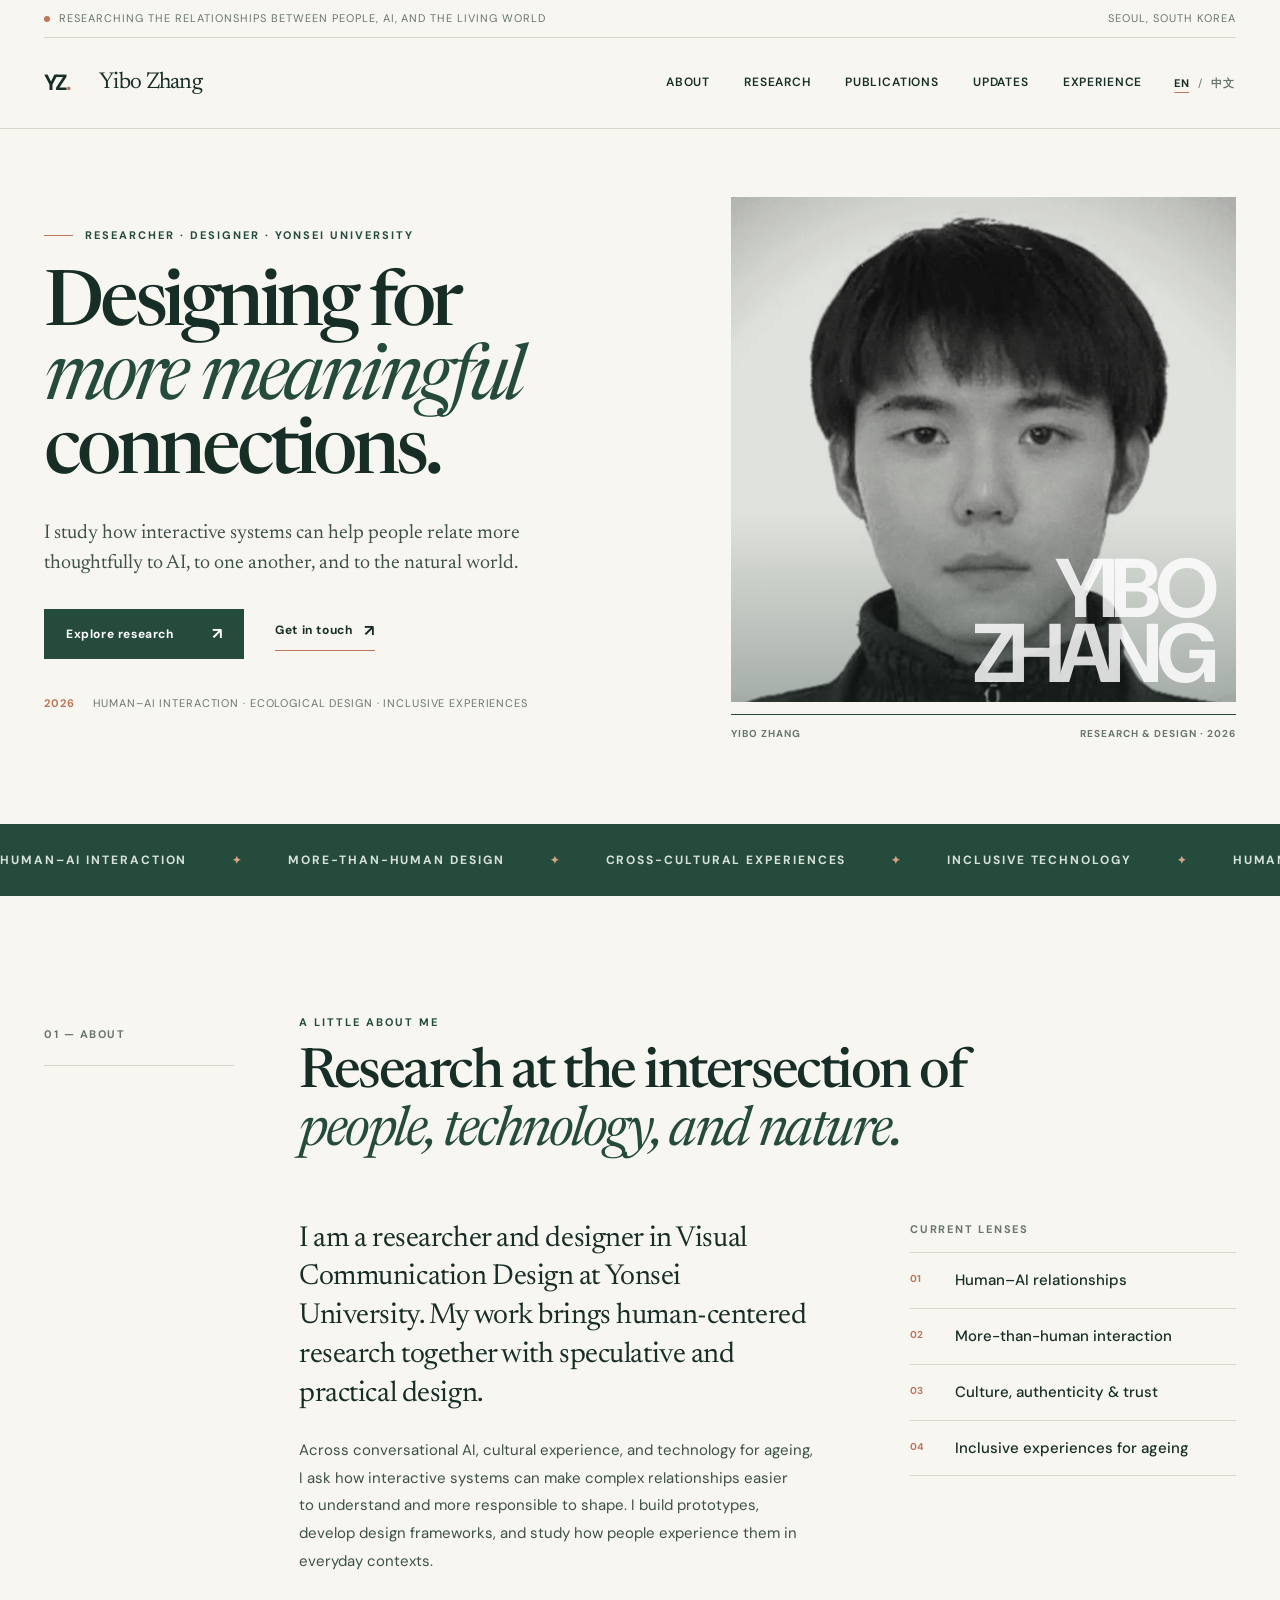
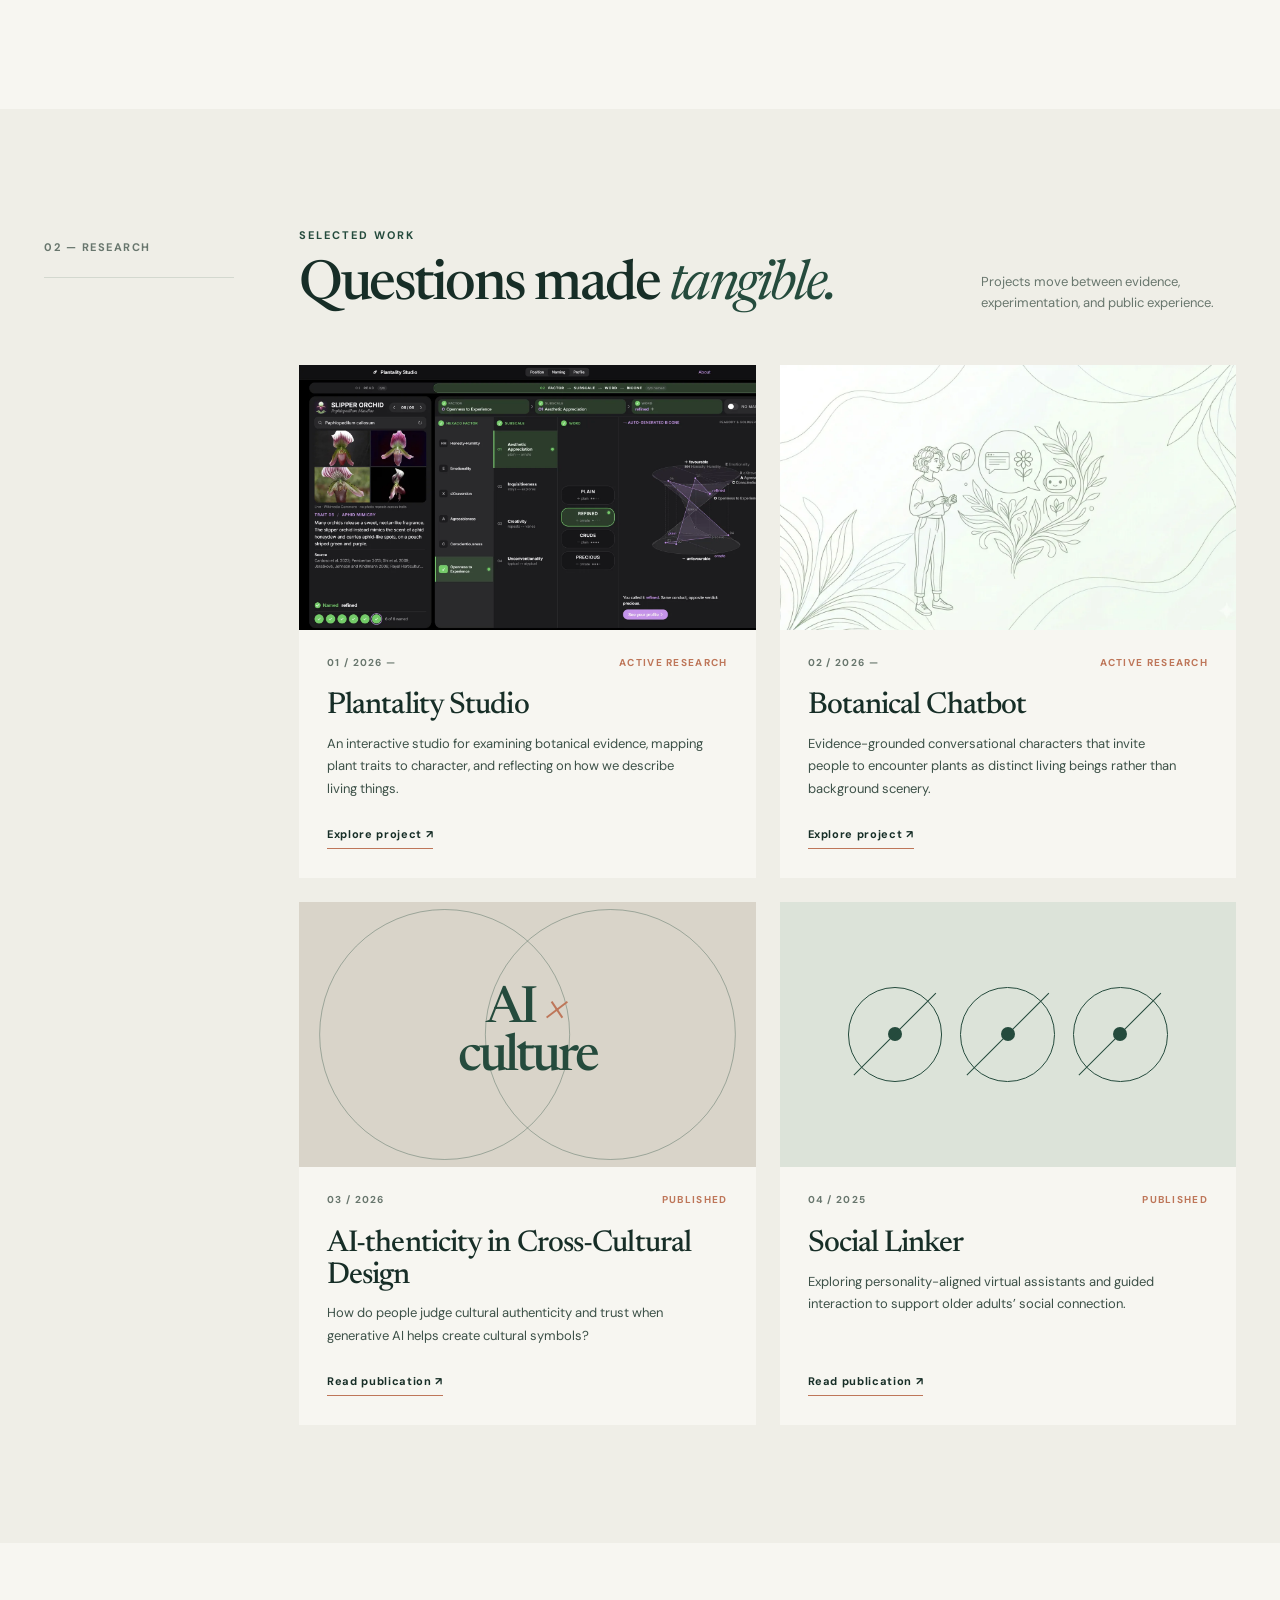
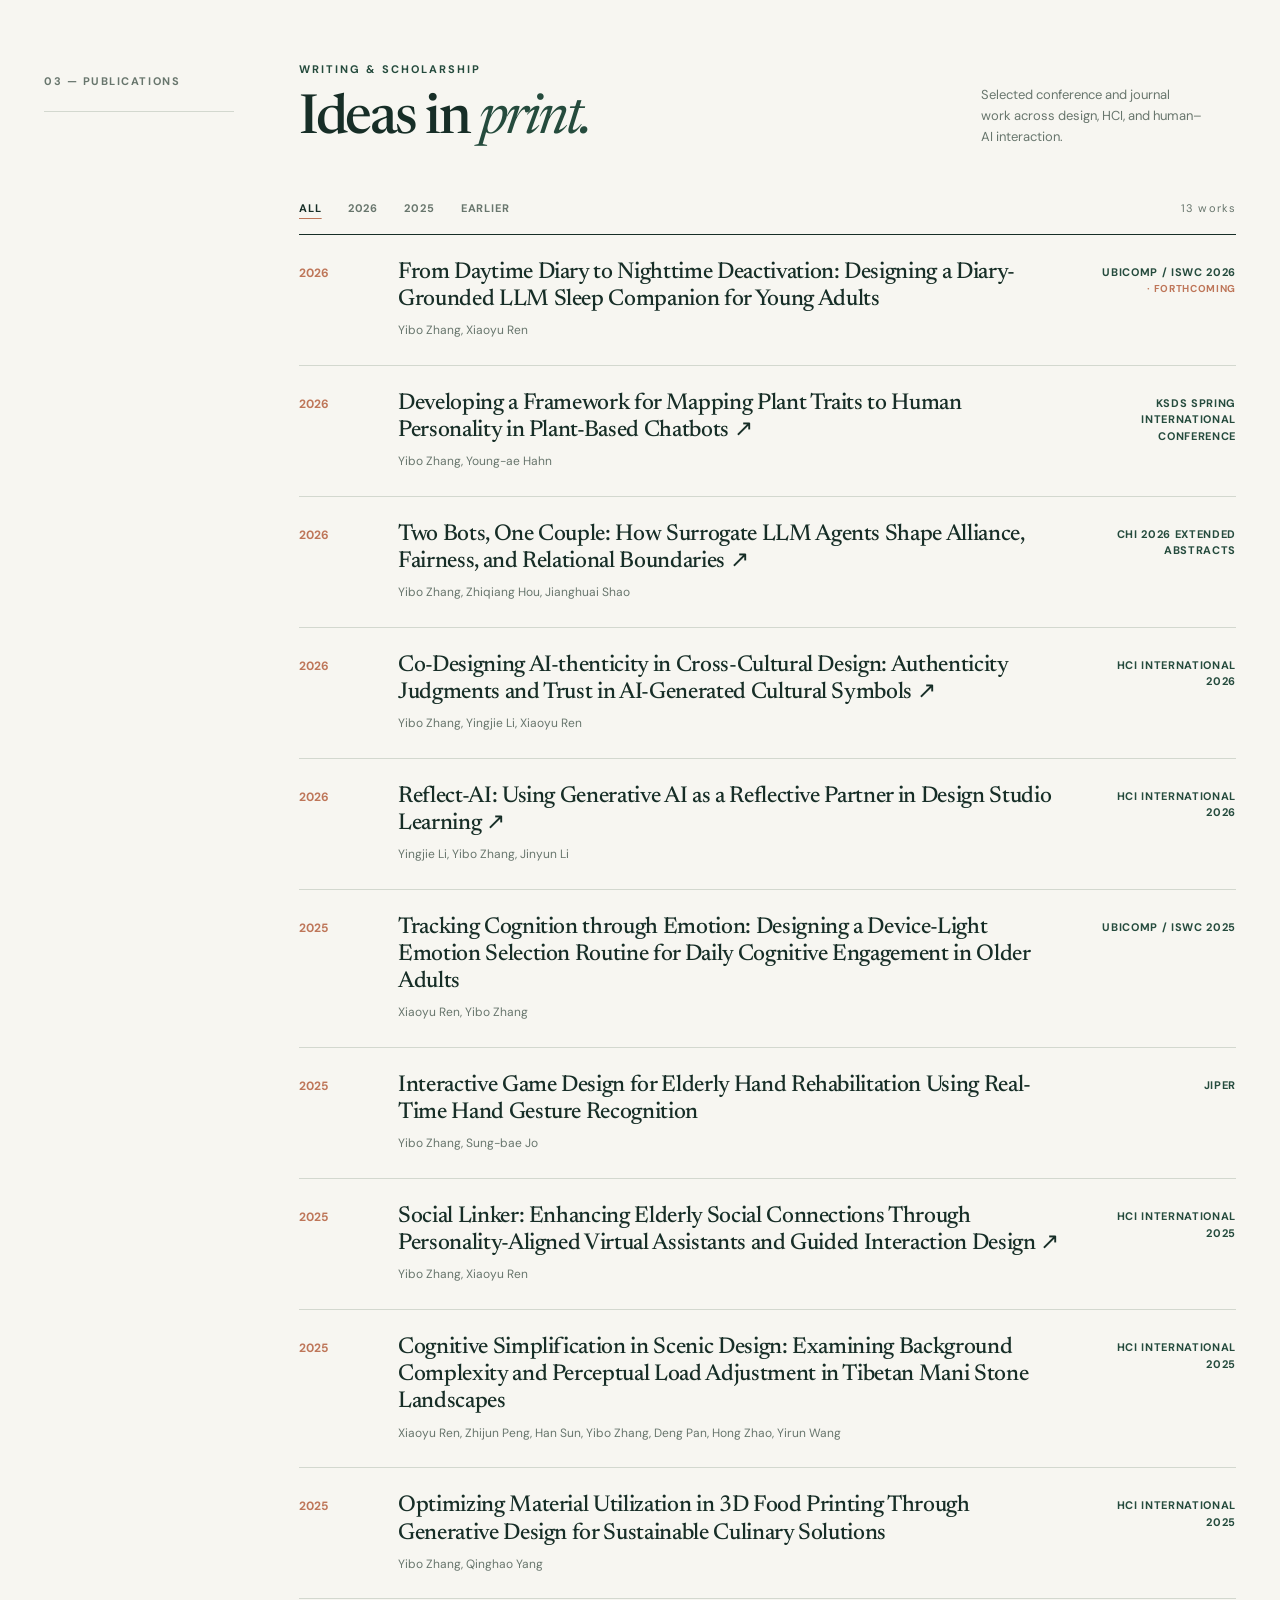
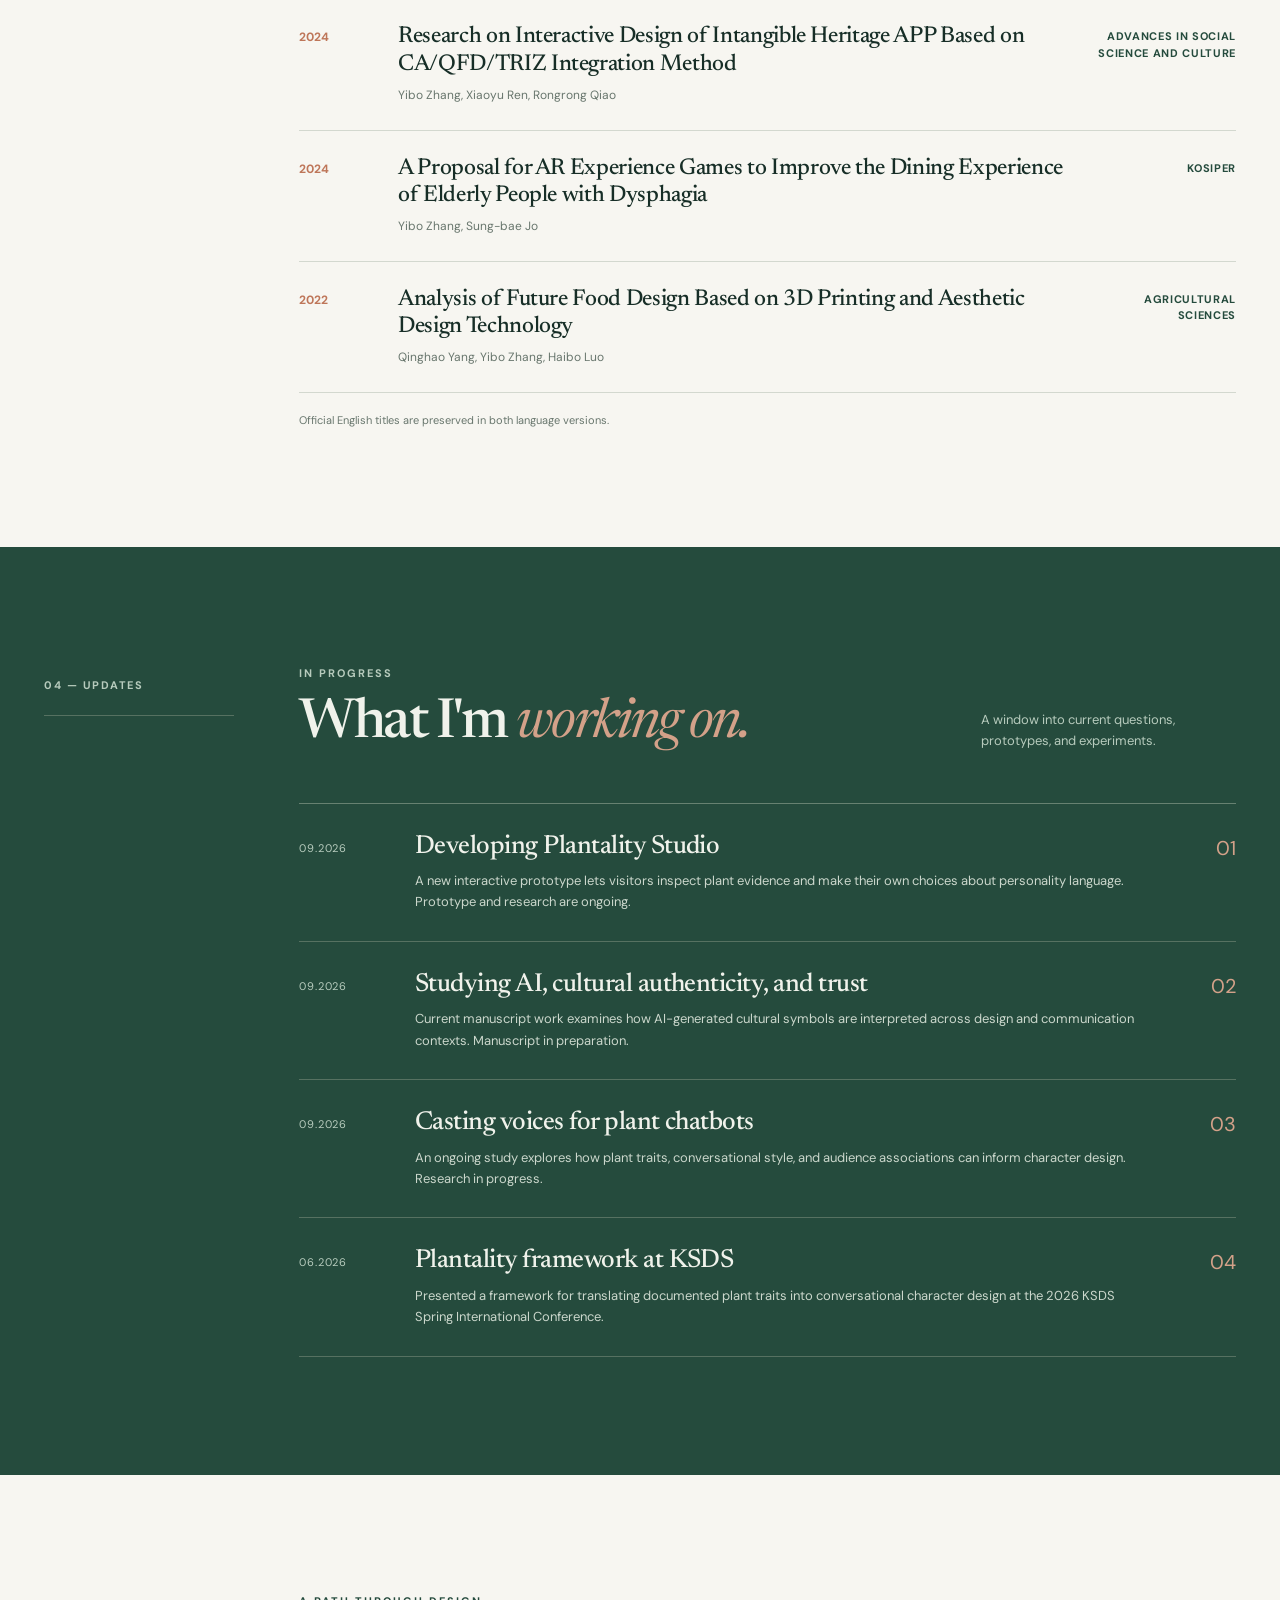
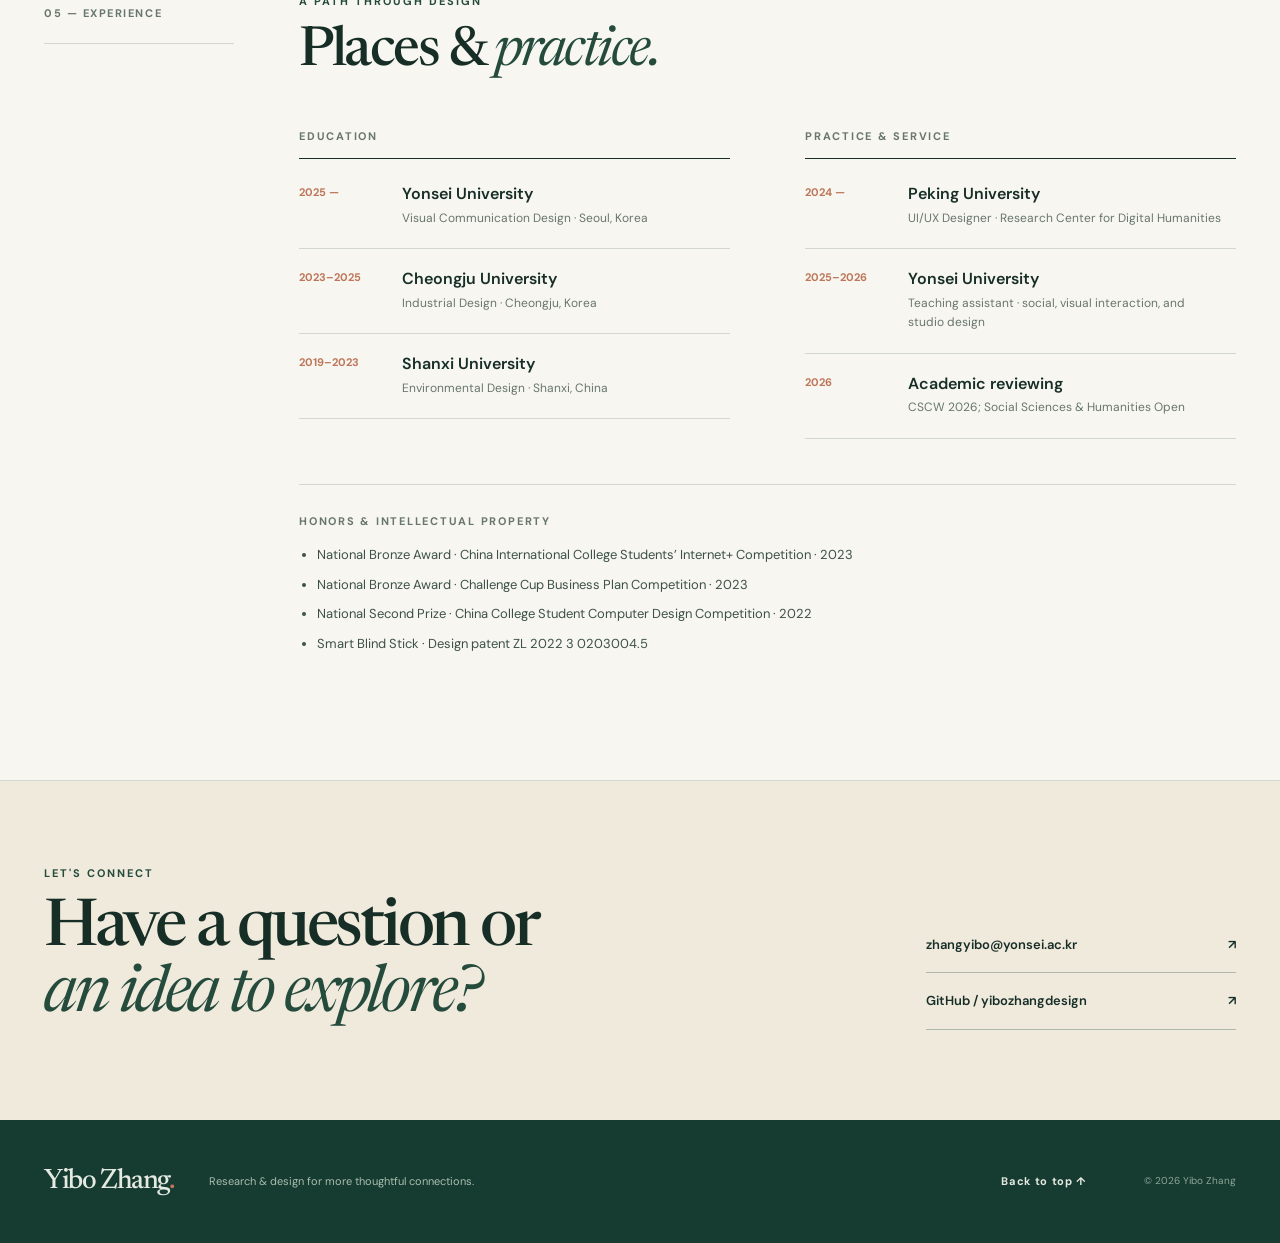
==== index.html @ 818853ea "Update website domain and profile links for yibozhangdesign" ====
<!doctype html>
<html lang="en">
<head>
  <meta charset="utf-8">
  <meta name="viewport" content="width=device-width, initial-scale=1">
  <meta name="theme-color" content="#f7f6f1">
  <meta name="description" content="Yibo Zhang is a researcher and designer at Yonsei University working across human–AI interaction, more-than-human design, cultural experience, and inclusive technology.">
  <meta property="og:type" content="website">
  <meta property="og:title" content="Yibo Zhang · Research & Design">
  <meta property="og:description" content="Human–AI interaction, ecological imagination, and design for everyday life.">
  <meta property="og:image" content="https://yibozhangdesign.github.io/assets/portrait.webp">
  <meta property="og:url" content="https://yibozhangdesign.github.io/">
  <link rel="canonical" href="https://yibozhangdesign.github.io/">
  <title>Yibo Zhang · Research & Design</title>
  <link rel="preconnect" href="https://fonts.googleapis.com">
  <link rel="preconnect" href="https://fonts.gstatic.com" crossorigin>
  <link href="https://fonts.googleapis.com/css2?family=DM+Sans:wght@400;500;600;700&family=Newsreader:opsz,wght@6..72,400;6..72,500;6..72,600&display=swap" rel="stylesheet">
  <link rel="stylesheet" href="styles.css">
  <script type="application/ld+json">{"@context":"https://schema.org","@type":"Person","name":"Yibo Zhang","affiliation":{"@type":"Organization","name":"Yonsei University"},"url":"https://yibozhangdesign.github.io/","email":"mailto:zhangyibo@yonsei.ac.kr","knowsAbout":["Human-computer interaction","Human-AI interaction","More-than-human design","Inclusive design"]}</script>
</head>
<body>
  <a class="skip-link" href="#main" data-i18n="skip">Skip to content</a>
  <header class="site-header" id="top">
    <div class="topline shell"><span class="topline-dot" aria-hidden="true"></span><span data-i18n="topline">Researching the relationships between people, AI, and the living world</span><span class="topline-location" data-i18n="location">Seoul, South Korea</span></div>
    <div class="nav-wrap shell">
      <a class="brand" href="#top" aria-label="Yibo Zhang home"><span class="brand-symbol" aria-hidden="true">YZ<span class="symbol-point">.</span></span><span class="brand-name">Yibo Zhang</span></a>
      <nav class="nav" id="primary-nav" aria-label="Primary navigation">
        <a href="#about" data-i18n="navAbout">About</a>
        <a href="#research" data-i18n="navResearch">Research</a>
        <a href="#publications" data-i18n="navPublications">Publications</a>
        <a href="#updates" data-i18n="navUpdates">Updates</a>
        <a href="#experience" data-i18n="navExperience">Experience</a>
      </nav>
      <div class="nav-actions">
        <div class="lang-switch" role="group" aria-label="Language"><button type="button" data-lang="en" aria-pressed="true">EN</button><span aria-hidden="true">/</span><button type="button" data-lang="zh" aria-pressed="false">中文</button></div>
        <button class="menu-toggle" type="button" aria-label="Open menu" aria-expanded="false" aria-controls="primary-nav"><span></span><span></span></button>
      </div>
    </div>
  </header>

  <main id="main">
    <section class="hero shell" aria-labelledby="hero-title">
      <div class="hero-copy">
        <p class="eyebrow"><span class="eyebrow-line"></span><span data-i18n="heroEyebrow">Researcher · Designer · Yonsei University</span></p>
        <h1 id="hero-title"><span data-i18n="heroLine1">Designing for</span><br><em data-i18n="heroLine2">more meaningful</em><br><span data-i18n="heroLine3">connections.</span></h1>
        <p class="hero-summary" data-i18n="heroSummary">I study how interactive systems can help people relate more thoughtfully to AI, to one another, and to the natural world.</p>
        <div class="hero-cta"><a class="button button-dark" href="#research"><span data-i18n="exploreResearch">Explore research</span><span aria-hidden="true">↗</span></a><a class="text-link" href="mailto:zhangyibo@yonsei.ac.kr"><span data-i18n="contactMe">Get in touch</span><span aria-hidden="true">↗</span></a></div>
        <p class="hero-caption"><span class="caption-number">2026</span><span data-i18n="heroCaption">Human–AI interaction · ecological design · inclusive experiences</span></p>
      </div>
      <div class="hero-visual" aria-label="Portrait of Yibo Zhang">
        <div class="hero-visual-frame"><img src="assets/portrait.webp" alt="Yibo Zhang" width="720" height="720" fetchpriority="high"><div class="visual-wordmark" aria-hidden="true">YIBO<br>ZHANG</div></div>
        <div class="hero-visual-foot"><span>YIBO ZHANG</span><span data-i18n="visualFoot">RESEARCH & DESIGN · 2026</span></div>
      </div>
    </section>

    <div class="ticker" aria-hidden="true"><div class="ticker-inner">HUMAN–AI INTERACTION <span>✦</span> MORE-THAN-HUMAN DESIGN <span>✦</span> CROSS-CULTURAL EXPERIENCES <span>✦</span> INCLUSIVE TECHNOLOGY <span>✦</span> HUMAN–AI INTERACTION <span>✦</span> MORE-THAN-HUMAN DESIGN <span>✦</span></div></div>

    <section class="section intro shell" id="about" aria-labelledby="about-title">
      <div class="section-aside"><span class="section-index">01 — <span data-i18n="aboutIndex">ABOUT</span></span><span class="aside-rule"></span></div>
      <div class="section-main">
        <p class="overline" data-i18n="aboutOverline">A little about me</p>
        <h2 id="about-title" class="section-title" data-i18n="aboutTitle">Research at the intersection of <em>people, technology, and nature.</em></h2>
        <div class="intro-grid"><div><p class="lead" data-i18n="aboutLead">I am a researcher and designer in Visual Communication Design at Yonsei University. My work brings human-centered research together with speculative and practical design.</p><p data-i18n="aboutBody">Across conversational AI, cultural experience, and technology for ageing, I ask how interactive systems can make complex relationships easier to understand and more responsible to shape. I build prototypes, develop design frameworks, and study how people experience them in everyday contexts.</p></div><div class="research-lenses"><h3 data-i18n="lensesTitle">Current lenses</h3><div class="lens"><span>01</span><span data-i18n="lens1">Human–AI relationships</span></div><div class="lens"><span>02</span><span data-i18n="lens2">More-than-human interaction</span></div><div class="lens"><span>03</span><span data-i18n="lens3">Culture, authenticity & trust</span></div><div class="lens"><span>04</span><span data-i18n="lens4">Inclusive experiences for ageing</span></div></div></div>
      </div>
    </section>

    <section class="section research-section" id="research" aria-labelledby="research-title"><div class="shell section-grid"><div class="section-aside"><span class="section-index">02 — <span data-i18n="researchIndex">RESEARCH</span></span><span class="aside-rule"></span></div><div class="section-main"><div class="section-heading-row"><div><p class="overline" data-i18n="researchOverline">Selected work</p><h2 class="section-title" id="research-title" data-i18n="researchTitle">Questions made <em>tangible.</em></h2></div><p class="section-intro" data-i18n="researchIntro">Projects move between evidence, experimentation, and public experience.</p></div><div class="project-grid" id="project-grid"></div></div></div></section>

    <section class="section publications-section shell" id="publications" aria-labelledby="publications-title"><div class="section-aside"><span class="section-index">03 — <span data-i18n="publicationsIndex">PUBLICATIONS</span></span><span class="aside-rule"></span></div><div class="section-main"><div class="section-heading-row"><div><p class="overline" data-i18n="publicationsOverline">Writing & scholarship</p><h2 id="publications-title" class="section-title" data-i18n="publicationsTitle">Ideas in <em>print.</em></h2></div><p class="section-intro" data-i18n="publicationsIntro">Selected conference and journal work across design, HCI, and human–AI interaction.</p></div><div class="pub-toolbar"><div class="filter-group" role="group" aria-label="Publication year"><button type="button" data-filter="all" class="active" data-i18n="filterAll">All</button><button type="button" data-filter="2026">2026</button><button type="button" data-filter="2025">2025</button><button type="button" data-filter="earlier" data-i18n="filterEarlier">Earlier</button></div><span class="pub-count" id="pub-count"></span></div><div class="publication-list" id="publication-list"></div><p class="publications-note" data-i18n="publicationsNote">Official English titles are preserved in both language versions.</p></div></section>

    <section class="section updates-section" id="updates" aria-labelledby="updates-title"><div class="shell section-grid"><div class="section-aside"><span class="section-index">04 — <span data-i18n="updatesIndex">UPDATES</span></span><span class="aside-rule"></span></div><div class="section-main"><div class="section-heading-row"><div><p class="overline" data-i18n="updatesOverline">In progress</p><h2 class="section-title" id="updates-title" data-i18n="updatesTitle">What I'm <em>working on.</em></h2></div><p class="section-intro" data-i18n="updatesIntro">A window into current questions and experiments, including work beyond my latest CV.</p></div><div class="updates-list" id="updates-list"></div></div></div></section>

    <section class="section experience-section shell" id="experience" aria-labelledby="experience-title"><div class="section-aside"><span class="section-index">05 — <span data-i18n="experienceIndex">EXPERIENCE</span></span><span class="aside-rule"></span></div><div class="section-main"><div class="section-heading-row"><div><p class="overline" data-i18n="experienceOverline">A path through design</p><h2 class="section-title" id="experience-title" data-i18n="experienceTitle">Places & <em>practice.</em></h2></div></div><div class="experience-columns"><div><h3 class="subheading" data-i18n="education">Education</h3><div id="education-list"></div></div><div><h3 class="subheading" data-i18n="practice">Practice & service</h3><div id="practice-list"></div></div></div><div class="honors-block"><h3 class="subheading" data-i18n="honors">Honors & intellectual property</h3><ul><li data-i18n="honor1"></li><li data-i18n="honor2"></li><li data-i18n="honor3"></li><li data-i18n="patent"></li></ul></div></div></section>

    <section class="contact-section" id="contact"><div class="shell contact-inner"><div><p class="overline" data-i18n="contactOverline">Let's connect</p><h2 data-i18n="contactTitle">Have a question or<br><em>an idea to explore?</em></h2></div><div class="contact-links"><a href="mailto:zhangyibo@yonsei.ac.kr">zhangyibo@yonsei.ac.kr <span aria-hidden="true">↗</span></a><a href="https://github.com/yibozhangdesign" target="_blank" rel="noopener noreferrer">GitHub / yibozhangdesign <span aria-hidden="true">↗</span></a></div></div></section>
  </main>

  <footer class="site-footer"><div class="shell footer-inner"><div class="footer-brand">Yibo Zhang<span>.</span></div><p data-i18n="footerText">Research & design for more thoughtful connections.</p><a href="#top" data-i18n="backTop">Back to top ↑</a><span class="footer-year">© 2026 Yibo Zhang</span></div></footer>
  <script src="script.js" defer></script>
</body>
</html>
---- styles.css ----
:root{--paper:#f7f6f1;--paper-2:#efeee7;--ink:#172e27;--ink-soft:#3d5148;--muted:#68766d;--line:#d3d8cf;--forest:#254b3d;--forest-deep:#163b30;--accent:#be7659;--cream:#f0eadd;--white:#fff;--serif:"Newsreader",Georgia,serif;--sans:"DM Sans","Noto Sans SC",Arial,sans-serif;--max:1380px}
*{box-sizing:border-box}html{scroll-behavior:smooth}body{margin:0;background:var(--paper);color:var(--ink);font:400 16px/1.65 var(--sans);-webkit-font-smoothing:antialiased}body.menu-open{overflow:hidden}a{color:inherit;text-decoration:none}button{font:inherit}button,a{ -webkit-tap-highlight-color:transparent}img{display:block;max-width:100%}h1,h2,h3,p{margin-top:0}h1,h2,h3{line-height:1.08}p{text-wrap:pretty}::selection{background:#cfdccc;color:var(--ink)}:focus-visible{outline:2px solid var(--accent);outline-offset:4px}.shell{width:min(calc(100% - 88px),var(--max));margin-inline:auto}.skip-link{position:absolute;z-index:1000;top:-80px;left:20px;background:var(--forest);color:white;padding:10px 16px}.skip-link:focus{top:12px}
.site-header{position:relative;z-index:20;border-bottom:1px solid var(--line)}.topline{height:38px;display:flex;align-items:center;gap:9px;font-size:11px;letter-spacing:.09em;text-transform:uppercase;color:var(--muted);border-bottom:1px solid var(--line)}.topline-dot{width:6px;height:6px;border-radius:50%;background:var(--accent)}.topline-location{margin-left:auto}.nav-wrap{height:90px;display:flex;align-items:center;justify-content:space-between;gap:30px}.brand{display:flex;align-items:center;gap:15px;flex:none}.brand-symbol{font-size:22px;font-weight:700;letter-spacing:-.12em;width:40px}.symbol-point,.footer-brand span{color:var(--accent)}.brand-name{font-family:var(--serif);font-size:23px;line-height:1;letter-spacing:-.03em}.nav{display:flex;align-items:center;gap:34px;margin-left:auto}.nav a{font-size:12px;font-weight:600;letter-spacing:.07em;text-transform:uppercase;transition:color .2s}.nav a:hover,.text-link:hover,.site-footer a:hover{color:var(--accent)}.nav-actions{display:flex;align-items:center;gap:25px}.lang-switch{display:flex;gap:7px;align-items:center;font-size:11px;color:var(--muted);white-space:nowrap}.lang-switch button{background:none;border:0;padding:6px 2px;cursor:pointer;color:var(--muted);font-size:11px;font-weight:700;letter-spacing:.04em}.lang-switch button[aria-pressed=true]{color:var(--ink);text-decoration:underline;text-decoration-color:var(--accent);text-underline-offset:5px}.menu-toggle{display:none;border:0;background:none;width:42px;height:42px;padding:10px;cursor:pointer}.menu-toggle span{display:block;height:2px;background:var(--ink);margin:6px 0}
.hero{min-height:660px;display:grid;grid-template-columns:1.1fr .9fr;gap:70px;align-items:stretch;padding-block:68px 82px}.hero-copy{display:flex;flex-direction:column;align-items:flex-start;justify-content:center;padding-block:30px}.eyebrow,.overline{font-size:11px;font-weight:700;letter-spacing:.18em;text-transform:uppercase;color:var(--forest);line-height:1.5}.eyebrow{display:flex;gap:12px;align-items:center;margin-bottom:26px}.eyebrow-line{width:29px;height:1px;background:var(--accent)}.hero h1{font:500 clamp(58px,6vw,108px)/.97 var(--serif);letter-spacing:-.055em;margin:0 0 26px;max-width:820px}.hero h1 em,.section-title em,.contact-inner h2 em{font-weight:400;color:var(--forest);font-style:italic}.hero-summary{font:400 clamp(18px,1.55vw,22px)/1.5 var(--serif);max-width:550px;color:var(--ink-soft);margin-bottom:31px}.hero-cta{display:flex;align-items:center;gap:31px}.button{display:inline-flex;gap:38px;justify-content:space-between;align-items:center;min-height:50px;padding:11px 22px;font-size:12px;font-weight:700;letter-spacing:.05em;transition:background .25s,transform .25s}.button:hover{transform:translateY(-3px)}.button-dark{background:var(--forest);color:white}.button-dark:hover{background:var(--forest-deep)}.button span:last-child,.text-link span:last-child{font-size:16px}.text-link{display:inline-flex;align-items:center;gap:12px;font-size:12px;font-weight:700;letter-spacing:.05em;border-bottom:1px solid var(--accent);padding-bottom:6px;transition:color .2s}.hero-caption{display:flex;gap:18px;align-items:center;font-size:11px;letter-spacing:.08em;text-transform:uppercase;color:var(--muted);margin-top:auto;margin-bottom:0;padding-top:32px}.caption-number{color:var(--accent);font-weight:700}.hero-visual{align-self:stretch;display:flex;flex-direction:column;min-height:530px}.hero-visual-frame{background:#e5e7e2;position:relative;flex:1;overflow:hidden;isolation:isolate}.hero-visual-frame:after{content:"";position:absolute;inset:auto 0 0;height:38%;background:linear-gradient(transparent,rgba(23,46,39,.29));z-index:1}.hero-visual img{width:100%;height:100%;object-fit:cover;object-position:center 25%;filter:grayscale(1) contrast(.96);mix-blend-mode:multiply}.visual-wordmark{position:absolute;z-index:2;right:24px;bottom:15px;color:white;text-align:right;font-weight:700;font-size:clamp(48px,6.5vw,104px);letter-spacing:-.08em;line-height:.78;opacity:.83}.hero-visual-foot{display:flex;justify-content:space-between;gap:20px;border-top:1px solid var(--forest);padding-top:11px;margin-top:12px;color:var(--muted);font-size:10px;font-weight:700;letter-spacing:.1em}
.ticker{height:72px;background:var(--forest);overflow:hidden;color:#d8e2d8;display:flex;align-items:center}.ticker-inner{display:flex;align-items:center;gap:45px;white-space:nowrap;width:max-content;font-size:12px;letter-spacing:.16em;font-weight:700;animation:drift 38s linear infinite}.ticker span{color:#d6a582;font-size:11px}@keyframes drift{to{transform:translateX(-45%)}}
.section{padding-block:118px}.intro,.publications-section,.experience-section,.section-grid{display:grid;grid-template-columns:190px minmax(0,1fr);gap:65px}.section-aside{padding-top:6px}.section-index{font-size:11px;font-weight:700;letter-spacing:.14em;color:var(--muted);white-space:nowrap}.aside-rule{display:block;height:1px;background:var(--line);margin-top:18px}.section-main{min-width:0}.overline{margin-bottom:15px}.section-title{font:500 clamp(44px,4.3vw,68px)/1.06 var(--serif);letter-spacing:-.045em;margin:0;max-width:760px}.intro-grid{display:grid;grid-template-columns:minmax(0,1.12fr) minmax(270px,.7fr);gap:90px;margin-top:58px}.intro-grid p{font-size:15px;line-height:1.85;color:var(--ink-soft)}.intro-grid .lead{font:400 clamp(22px,2.25vw,30px)/1.35 var(--serif);letter-spacing:-.015em;color:var(--ink);margin-bottom:22px}.research-lenses h3,.subheading{font-size:11px;text-transform:uppercase;letter-spacing:.16em;color:var(--muted);margin:3px 0 17px}.lens{display:grid;grid-template-columns:33px 1fr;gap:12px;padding:15px 0;border-top:1px solid var(--line);font-size:15px;font-weight:500}.lens:last-child{border-bottom:1px solid var(--line)}.lens span:first-child{font-size:10px;font-weight:700;color:var(--accent);padding-top:3px}
.research-section{background:var(--paper-2)}.section-heading-row{display:flex;align-items:end;justify-content:space-between;gap:40px;margin-bottom:48px}.section-intro{max-width:255px;margin:0 0 3px;color:var(--muted);font-size:13px;line-height:1.6}.project-grid{display:grid;grid-template-columns:repeat(2,minmax(0,1fr));gap:24px}.project-card{background:var(--paper);min-width:0;display:flex;flex-direction:column;transition:transform .25s,box-shadow .25s}.project-card:hover{transform:translateY(-5px);box-shadow:0 16px 35px rgba(23,46,39,.08)}.project-art{aspect-ratio:1.72;position:relative;overflow:hidden;background:var(--forest-deep)}.project-art img{width:100%;height:100%;object-fit:cover;transition:transform .6s}.project-card:hover .project-art img{transform:scale(1.035)}.project-art--studio img{object-position:left center}.project-art--botanical img{object-position:center}.project-art--culture{background:#d9d4c9;color:var(--forest);display:flex;align-items:center;justify-content:center;overflow:hidden}.culture-ring{position:absolute;aspect-ratio:1;border:1px solid rgba(37,75,61,.34);border-radius:50%;width:55%}.culture-ring:nth-child(1){transform:translateX(-33%)}.culture-ring:nth-child(2){transform:translateX(33%)}.culture-art-text{position:relative;z-index:1;font:500 clamp(36px,4vw,68px)/.95 var(--serif);letter-spacing:-.06em;text-align:center}.culture-art-text em{color:var(--accent)}.project-art--ageing{background:#dce3d9;display:grid;place-items:center}.ageing-graphic{width:70%;display:flex;align-items:center;justify-content:center;gap:18px}.ageing-graphic span{width:32%;aspect-ratio:1;border:1.5px solid var(--forest);border-radius:50%;position:relative}.ageing-graphic span:before,.ageing-graphic span:after{content:"";position:absolute;left:50%;top:50%;transform:translate(-50%,-50%);background:var(--forest)}.ageing-graphic span:before{width:14px;height:14px;border-radius:50%}.ageing-graphic span:after{width:1px;height:125%;transform:translate(-50%,-50%) rotate(45deg)}.project-content{padding:25px 28px 29px;flex:1;display:flex;flex-direction:column}.project-meta{display:flex;justify-content:space-between;gap:15px;color:var(--muted);font-size:10px;font-weight:700;letter-spacing:.13em;text-transform:uppercase}.project-meta span:last-child{color:var(--accent)}.project-card h3{font:500 clamp(27px,2.35vw,35px)/1.06 var(--serif);letter-spacing:-.03em;margin:20px 0 10px}.project-card p{font-size:13px;color:var(--ink-soft);line-height:1.7;margin-bottom:25px}.project-link{align-self:flex-start;margin-top:auto;font-size:11px;font-weight:700;letter-spacing:.06em;border-bottom:1px solid var(--accent);padding-bottom:5px;transition:color .2s}.project-link:hover{color:var(--accent)}.project-status{align-self:flex-start;margin-top:auto;font-size:11px;letter-spacing:.08em;text-transform:uppercase;color:var(--muted)}
.pub-toolbar{display:flex;justify-content:space-between;align-items:center;gap:20px;border-bottom:1px solid var(--ink);padding-bottom:17px}.filter-group{display:flex;gap:26px;flex-wrap:wrap}.filter-group button{background:none;border:0;padding:0;cursor:pointer;font-size:11px;font-weight:700;letter-spacing:.08em;text-transform:uppercase;color:var(--muted)}.filter-group button.active,.filter-group button:hover{color:var(--ink);text-decoration:underline;text-decoration-color:var(--accent);text-underline-offset:6px}.pub-count{font-size:11px;letter-spacing:.1em;color:var(--muted)}.publication{display:grid;grid-template-columns:74px minmax(0,1fr) 145px;gap:25px;padding:24px 0;border-bottom:1px solid var(--line)}.pub-year{font-size:12px;font-weight:700;color:var(--accent);padding-top:5px}.publication h3{font:500 23px/1.18 var(--serif);letter-spacing:-.015em;margin:0 0 8px}.publication h3 a:hover{color:var(--forest);text-decoration:underline;text-decoration-color:var(--accent);text-underline-offset:3px}.publication p{font-size:12px;color:var(--muted);margin:0}.pub-venue{font-size:11px;font-weight:700;letter-spacing:.06em;text-transform:uppercase;color:var(--forest);line-height:1.5;padding-top:5px;text-align:right}.pub-tag{display:inline-block;margin-left:8px;color:var(--accent);font-size:10px}.publications-note{margin:18px 0 0;color:var(--muted);font-size:11px}
.updates-section{background:var(--forest);color:#f0f2eb}.updates-section .section-index,.updates-section .section-intro,.updates-section .overline{color:#b7cbbd}.updates-section .aside-rule{background:#567161}.updates-section .section-title em{color:#d3a189}.updates-list{border-top:1px solid #678171}.update-item{display:grid;grid-template-columns:90px minmax(0,1fr) 35px;gap:26px;padding:28px 0;border-bottom:1px solid #567161;align-items:start}.update-date{font-size:11px;letter-spacing:.08em;color:#b7cbbd;padding-top:7px}.update-content h3{font:500 26px/1.17 var(--serif);letter-spacing:-.02em;margin:0 0 8px}.update-content p{color:#cbd7cc;font-size:13px;max-width:720px;margin:0}.update-arrow{font-size:20px;color:#d3a189;text-align:right}
.experience-columns{display:grid;grid-template-columns:1fr 1fr;gap:75px}.experience-columns .subheading{border-bottom:1px solid var(--ink);padding-bottom:16px;margin:0 0 5px}.experience-item{display:grid;grid-template-columns:85px 1fr;gap:18px;border-bottom:1px solid var(--line);padding:20px 0}.experience-date{font-size:11px;font-weight:700;color:var(--accent);line-height:1.5}.experience-item h4{font-size:16px;font-weight:600;line-height:1.3;margin:0 0 4px}.experience-item p{font-size:12px;color:var(--muted);margin:0;line-height:1.6}
.contact-section{background:var(--cream);border-top:1px solid var(--line)}.contact-inner{padding-block:84px 90px;display:flex;align-items:end;justify-content:space-between;gap:50px}.contact-inner h2{font:500 clamp(46px,5.1vw,82px)/1.02 var(--serif);letter-spacing:-.05em;margin:0}.contact-links{min-width:310px;display:grid;gap:0}.contact-links a{display:flex;justify-content:space-between;gap:20px;padding:17px 0;border-bottom:1px solid #afb8aa;font-size:13px;font-weight:600;transition:color .2s}.contact-links a:hover{color:var(--accent)}.site-footer{background:var(--forest-deep);color:#e4eae2}.footer-inner{min-height:123px;display:flex;align-items:center;gap:35px}.footer-brand{font:500 28px/1 var(--serif);letter-spacing:-.05em}.footer-inner p{margin:0;color:#aabfb0;font-size:11px}.footer-inner a{margin-left:auto;font-size:11px;font-weight:700;letter-spacing:.06em}.footer-year{font-size:10px;color:#8ea599;margin-left:22px}
@media(max-width:1150px){.shell{width:min(calc(100% - 60px),var(--max))}.nav{gap:18px}.hero{gap:38px}.intro,.publications-section,.experience-section,.section-grid{grid-template-columns:120px minmax(0,1fr);gap:40px}.intro-grid{gap:45px}}
@media(max-width:900px){.topline-location{display:none}.nav-wrap{height:76px}.menu-toggle{display:block}.nav{display:none;position:absolute;top:114px;left:0;right:0;margin:0;padding:35px 30px 50px;background:var(--paper);border-bottom:1px solid var(--line);box-shadow:0 12px 25px rgba(23,46,39,.08);flex-direction:column;align-items:flex-start;gap:22px}.nav.open{display:flex}.nav a{font-size:17px}.hero{grid-template-columns:1fr 40%;gap:25px;min-height:570px}.hero h1{font-size:clamp(52px,6.4vw,76px)}.hero-visual{min-height:455px}.intro,.publications-section,.experience-section,.section-grid{grid-template-columns:1fr;gap:26px}.section-aside{display:flex;align-items:center;gap:25px}.aside-rule{flex:1;margin:0}.section{padding-block:85px}.intro-grid{margin-top:35px}.section-heading-row{margin-bottom:35px}}
@media(max-width:700px){.shell{width:calc(100% - 36px)}.topline{height:31px;font-size:9px;letter-spacing:.025em}.nav-wrap{height:66px}.brand-name{font-size:21px}.nav{top:97px}.hero{display:flex;flex-direction:column;padding-top:53px;padding-bottom:56px;gap:35px}.hero-copy{padding:0}.hero h1{font-size:clamp(53px,12vw,78px);margin-bottom:20px}.hero-summary{font-size:19px}.hero-caption{margin-top:40px;padding:0;display:none}.hero-visual{min-height:0;width:100%}.hero-visual-frame{height:360px;flex:none}.hero-visual img{object-position:center 25%}.visual-wordmark{font-size:78px}.ticker{height:60px}.ticker-inner{font-size:10px;gap:30px}.section{padding-block:72px}.section-title{font-size:clamp(43px,9vw,62px)}.intro-grid,.experience-columns{grid-template-columns:1fr;gap:32px}.intro-grid{margin-top:34px}.research-lenses{max-width:none}.section-heading-row{display:block}.section-intro{max-width:500px;margin-top:20px}.project-grid{grid-template-columns:1fr}.project-art{aspect-ratio:1.7}.publication{grid-template-columns:50px 1fr;gap:10px 14px}.pub-venue{grid-column:2;text-align:left;padding-top:0}.publication h3{font-size:21px}.filter-group{gap:18px}.update-item{grid-template-columns:65px 1fr 16px;gap:13px}.update-content h3{font-size:22px}.contact-inner{display:block;padding-block:70px}.contact-inner h2{font-size:58px}.contact-links{min-width:0;margin-top:35px}.footer-inner{display:grid;grid-template-columns:1fr auto;gap:6px;padding-block:30px}.footer-inner p{grid-row:2}.footer-inner a{margin:0;grid-column:2;grid-row:1}.footer-year{margin:0;grid-column:2;grid-row:2;text-align:right}}
@media(max-width:420px){.brand-name{display:none}.hero h1{font-size:51px}.hero-cta{gap:20px}.button{gap:12px;padding:11px 15px}.hero-visual-frame{height:310px}.visual-wordmark{font-size:64px}.pub-toolbar{align-items:start;flex-direction:column}.filter-group{gap:15px}.contact-inner h2{font-size:50px}}
@media(prefers-reduced-motion:reduce){html{scroll-behavior:auto}.ticker-inner{animation:none}.project-card,.project-art img,.button{transition:none}}

.honors-block{margin-top:45px;padding-top:28px;border-top:1px solid var(--line)}.honors-block ul{padding-left:18px;margin:0;font-size:13px;color:var(--ink-soft)}.honors-block li{margin-bottom:8px}
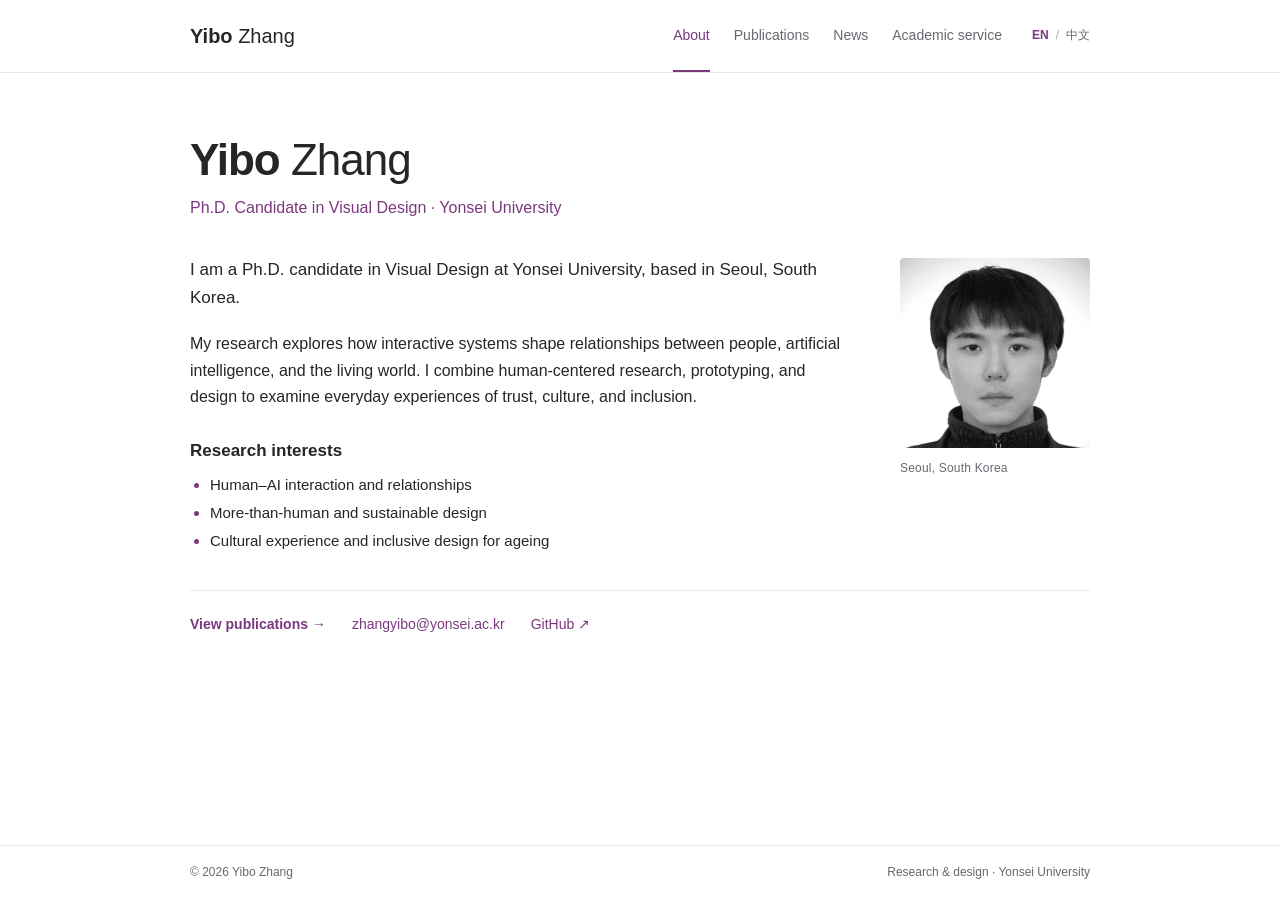
==== commit 76201fa1: "Simplify academic homepage and update publication links Use a compact academic homepage with a small" ====
--- a/index.html
+++ b/index.html
@@ -1,81 +1,12 @@
 <!doctype html>
-<html lang="en">
-<head>
-  <meta charset="utf-8">
-  <meta name="viewport" content="width=device-width, initial-scale=1">
-  <meta name="theme-color" content="#f7f6f1">
-  <meta name="description" content="Yibo Zhang is a researcher and designer at Yonsei University working across human–AI interaction, more-than-human design, cultural experience, and inclusive technology.">
-  <meta property="og:type" content="website">
-  <meta property="og:title" content="Yibo Zhang · Research & Design">
-  <meta property="og:description" content="Human–AI interaction, ecological imagination, and design for everyday life.">
-  <meta property="og:image" content="https://yibozhangdesign.github.io/assets/portrait.webp">
-  <meta property="og:url" content="https://yibozhangdesign.github.io/">
-  <link rel="canonical" href="https://yibozhangdesign.github.io/">
-  <title>Yibo Zhang · Research & Design</title>
-  <link rel="preconnect" href="https://fonts.googleapis.com">
-  <link rel="preconnect" href="https://fonts.gstatic.com" crossorigin>
-  <link href="https://fonts.googleapis.com/css2?family=DM+Sans:wght@400;500;600;700&family=Newsreader:opsz,wght@6..72,400;6..72,500;6..72,600&display=swap" rel="stylesheet">
-  <link rel="stylesheet" href="styles.css">
-  <script type="application/ld+json">{"@context":"https://schema.org","@type":"Person","name":"Yibo Zhang","affiliation":{"@type":"Organization","name":"Yonsei University"},"url":"https://yibozhangdesign.github.io/","email":"mailto:zhangyibo@yonsei.ac.kr","knowsAbout":["Human-computer interaction","Human-AI interaction","More-than-human design","Inclusive design"]}</script>
-</head>
-<body>
-  <a class="skip-link" href="#main" data-i18n="skip">Skip to content</a>
-  <header class="site-header" id="top">
-    <div class="topline shell"><span class="topline-dot" aria-hidden="true"></span><span data-i18n="topline">Researching the relationships between people, AI, and the living world</span><span class="topline-location" data-i18n="location">Seoul, South Korea</span></div>
-    <div class="nav-wrap shell">
-      <a class="brand" href="#top" aria-label="Yibo Zhang home"><span class="brand-symbol" aria-hidden="true">YZ<span class="symbol-point">.</span></span><span class="brand-name">Yibo Zhang</span></a>
-      <nav class="nav" id="primary-nav" aria-label="Primary navigation">
-        <a href="#about" data-i18n="navAbout">About</a>
-        <a href="#research" data-i18n="navResearch">Research</a>
-        <a href="#publications" data-i18n="navPublications">Publications</a>
-        <a href="#updates" data-i18n="navUpdates">Updates</a>
-        <a href="#experience" data-i18n="navExperience">Experience</a>
-      </nav>
-      <div class="nav-actions">
-        <div class="lang-switch" role="group" aria-label="Language"><button type="button" data-lang="en" aria-pressed="true">EN</button><span aria-hidden="true">/</span><button type="button" data-lang="zh" aria-pressed="false">中文</button></div>
-        <button class="menu-toggle" type="button" aria-label="Open menu" aria-expanded="false" aria-controls="primary-nav"><span></span><span></span></button>
-      </div>
-    </div>
-  </header>
-
-  <main id="main">
-    <section class="hero shell" aria-labelledby="hero-title">
-      <div class="hero-copy">
-        <p class="eyebrow"><span class="eyebrow-line"></span><span data-i18n="heroEyebrow">Researcher · Designer · Yonsei University</span></p>
-        <h1 id="hero-title"><span data-i18n="heroLine1">Designing for</span><br><em data-i18n="heroLine2">more meaningful</em><br><span data-i18n="heroLine3">connections.</span></h1>
-        <p class="hero-summary" data-i18n="heroSummary">I study how interactive systems can help people relate more thoughtfully to AI, to one another, and to the natural world.</p>
-        <div class="hero-cta"><a class="button button-dark" href="#research"><span data-i18n="exploreResearch">Explore research</span><span aria-hidden="true">↗</span></a><a class="text-link" href="mailto:zhangyibo@yonsei.ac.kr"><span data-i18n="contactMe">Get in touch</span><span aria-hidden="true">↗</span></a></div>
-        <p class="hero-caption"><span class="caption-number">2026</span><span data-i18n="heroCaption">Human–AI interaction · ecological design · inclusive experiences</span></p>
-      </div>
-      <div class="hero-visual" aria-label="Portrait of Yibo Zhang">
-        <div class="hero-visual-frame"><img src="assets/portrait.webp" alt="Yibo Zhang" width="720" height="720" fetchpriority="high"><div class="visual-wordmark" aria-hidden="true">YIBO<br>ZHANG</div></div>
-        <div class="hero-visual-foot"><span>YIBO ZHANG</span><span data-i18n="visualFoot">RESEARCH & DESIGN · 2026</span></div>
-      </div>
-    </section>
-
-    <div class="ticker" aria-hidden="true"><div class="ticker-inner">HUMAN–AI INTERACTION <span>✦</span> MORE-THAN-HUMAN DESIGN <span>✦</span> CROSS-CULTURAL EXPERIENCES <span>✦</span> INCLUSIVE TECHNOLOGY <span>✦</span> HUMAN–AI INTERACTION <span>✦</span> MORE-THAN-HUMAN DESIGN <span>✦</span></div></div>
-
-    <section class="section intro shell" id="about" aria-labelledby="about-title">
-      <div class="section-aside"><span class="section-index">01 — <span data-i18n="aboutIndex">ABOUT</span></span><span class="aside-rule"></span></div>
-      <div class="section-main">
-        <p class="overline" data-i18n="aboutOverline">A little about me</p>
-        <h2 id="about-title" class="section-title" data-i18n="aboutTitle">Research at the intersection of <em>people, technology, and nature.</em></h2>
-        <div class="intro-grid"><div><p class="lead" data-i18n="aboutLead">I am a researcher and designer in Visual Communication Design at Yonsei University. My work brings human-centered research together with speculative and practical design.</p><p data-i18n="aboutBody">Across conversational AI, cultural experience, and technology for ageing, I ask how interactive systems can make complex relationships easier to understand and more responsible to shape. I build prototypes, develop design frameworks, and study how people experience them in everyday contexts.</p></div><div class="research-lenses"><h3 data-i18n="lensesTitle">Current lenses</h3><div class="lens"><span>01</span><span data-i18n="lens1">Human–AI relationships</span></div><div class="lens"><span>02</span><span data-i18n="lens2">More-than-human interaction</span></div><div class="lens"><span>03</span><span data-i18n="lens3">Culture, authenticity & trust</span></div><div class="lens"><span>04</span><span data-i18n="lens4">Inclusive experiences for ageing</span></div></div></div>
-      </div>
-    </section>
-
-    <section class="section research-section" id="research" aria-labelledby="research-title"><div class="shell section-grid"><div class="section-aside"><span class="section-index">02 — <span data-i18n="researchIndex">RESEARCH</span></span><span class="aside-rule"></span></div><div class="section-main"><div class="section-heading-row"><div><p class="overline" data-i18n="researchOverline">Selected work</p><h2 class="section-title" id="research-title" data-i18n="researchTitle">Questions made <em>tangible.</em></h2></div><p class="section-intro" data-i18n="researchIntro">Projects move between evidence, experimentation, and public experience.</p></div><div class="project-grid" id="project-grid"></div></div></div></section>
-
-    <section class="section publications-section shell" id="publications" aria-labelledby="publications-title"><div class="section-aside"><span class="section-index">03 — <span data-i18n="publicationsIndex">PUBLICATIONS</span></span><span class="aside-rule"></span></div><div class="section-main"><div class="section-heading-row"><div><p class="overline" data-i18n="publicationsOverline">Writing & scholarship</p><h2 id="publications-title" class="section-title" data-i18n="publicationsTitle">Ideas in <em>print.</em></h2></div><p class="section-intro" data-i18n="publicationsIntro">Selected conference and journal work across design, HCI, and human–AI interaction.</p></div><div class="pub-toolbar"><div class="filter-group" role="group" aria-label="Publication year"><button type="button" data-filter="all" class="active" data-i18n="filterAll">All</button><button type="button" data-filter="2026">2026</button><button type="button" data-filter="2025">2025</button><button type="button" data-filter="earlier" data-i18n="filterEarlier">Earlier</button></div><span class="pub-count" id="pub-count"></span></div><div class="publication-list" id="publication-list"></div><p class="publications-note" data-i18n="publicationsNote">Official English titles are preserved in both language versions.</p></div></section>
-
-    <section class="section updates-section" id="updates" aria-labelledby="updates-title"><div class="shell section-grid"><div class="section-aside"><span class="section-index">04 — <span data-i18n="updatesIndex">UPDATES</span></span><span class="aside-rule"></span></div><div class="section-main"><div class="section-heading-row"><div><p class="overline" data-i18n="updatesOverline">In progress</p><h2 class="section-title" id="updates-title" data-i18n="updatesTitle">What I'm <em>working on.</em></h2></div><p class="section-intro" data-i18n="updatesIntro">A window into current questions and experiments, including work beyond my latest CV.</p></div><div class="updates-list" id="updates-list"></div></div></div></section>
-
-    <section class="section experience-section shell" id="experience" aria-labelledby="experience-title"><div class="section-aside"><span class="section-index">05 — <span data-i18n="experienceIndex">EXPERIENCE</span></span><span class="aside-rule"></span></div><div class="section-main"><div class="section-heading-row"><div><p class="overline" data-i18n="experienceOverline">A path through design</p><h2 class="section-title" id="experience-title" data-i18n="experienceTitle">Places & <em>practice.</em></h2></div></div><div class="experience-columns"><div><h3 class="subheading" data-i18n="education">Education</h3><div id="education-list"></div></div><div><h3 class="subheading" data-i18n="practice">Practice & service</h3><div id="practice-list"></div></div></div><div class="honors-block"><h3 class="subheading" data-i18n="honors">Honors & intellectual property</h3><ul><li data-i18n="honor1"></li><li data-i18n="honor2"></li><li data-i18n="honor3"></li><li data-i18n="patent"></li></ul></div></div></section>
-
-    <section class="contact-section" id="contact"><div class="shell contact-inner"><div><p class="overline" data-i18n="contactOverline">Let's connect</p><h2 data-i18n="contactTitle">Have a question or<br><em>an idea to explore?</em></h2></div><div class="contact-links"><a href="mailto:zhangyibo@yonsei.ac.kr">zhangyibo@yonsei.ac.kr <span aria-hidden="true">↗</span></a><a href="https://github.com/yibozhangdesign" target="_blank" rel="noopener noreferrer">GitHub / yibozhangdesign <span aria-hidden="true">↗</span></a></div></div></section>
-  </main>
-
-  <footer class="site-footer"><div class="shell footer-inner"><div class="footer-brand">Yibo Zhang<span>.</span></div><p data-i18n="footerText">Research & design for more thoughtful connections.</p><a href="#top" data-i18n="backTop">Back to top ↑</a><span class="footer-year">© 2026 Yibo Zhang</span></div></footer>
-  <script src="script.js" defer></script>
-</body>
-</html>
+<html lang="en"><head><meta charset="utf-8"><meta name="viewport" content="width=device-width, initial-scale=1"><meta name="theme-color" content="#ffffff"><meta name="description" content="Yibo Zhang is a Ph.D. candidate in Visual Design at Yonsei University, researching human–AI interaction, more-than-human design, and inclusive experiences."><meta property="og:type" content="website"><meta property="og:title" content="Yibo Zhang · Yonsei University"><meta property="og:description" content="Ph.D. Candidate in Visual Design · Research and publications"><meta property="og:image" content="https://yibozhangdesign.github.io/assets/portrait.webp"><meta property="og:url" content="https://yibozhangdesign.github.io/"><link rel="canonical" href="https://yibozhangdesign.github.io/"><title>Yibo Zhang · Yonsei University</title><link rel="stylesheet" href="styles.css"><script type="application/ld+json">{"@context":"https://schema.org","@type":"Person","name":"Yibo Zhang","jobTitle":"Ph.D. Candidate in Visual Design","affiliation":{"@type":"Organization","name":"Yonsei University"},"url":"https://yibozhangdesign.github.io/"}</script><script src="script.js" defer></script></head>
+<body data-page="about"><a class="skip-link" href="#main" data-i18n="skip">Skip to content</a><header class="site-header"><div class="nav-shell"><a class="site-name" href="index.html"><strong>Yibo</strong> Zhang</a><button class="menu-toggle" type="button" aria-expanded="false" aria-controls="primary-nav" data-i18n="menu">Menu</button><nav id="primary-nav" aria-label="Primary navigation"><a href="index.html" data-i18n="about" aria-current="page">About</a><a href="publications.html" data-i18n="publications">Publications</a><a href="news.html" data-i18n="news">News</a><a href="service.html" data-i18n="service">Academic service</a></nav><div class="language" role="group" aria-label="Language"><button type="button" data-lang="en" aria-pressed="true">EN</button><span aria-hidden="true">/</span><button type="button" data-lang="zh" aria-pressed="false">中文</button></div></div></header>
+<main id="main" class="page home-page">
+  <header class="page-heading"><h1><strong>Yibo</strong> Zhang</h1><p class="affiliation" data-i18n="affiliation">Ph.D. Candidate in Visual Design · Yonsei University</p></header>
+  <section class="profile" aria-label="About Yibo Zhang">
+    <div class="bio"><p class="bio-lead" data-i18n="bioLead">I am a Ph.D. candidate in Visual Design at Yonsei University, based in Seoul, South Korea.</p><p data-i18n="bioBody">My research explores how interactive systems shape relationships between people, artificial intelligence, and the living world. I combine human-centered research, prototyping, and design to examine everyday experiences of trust, culture, and inclusion.</p><h2 class="small-heading" data-i18n="interestsTitle">Research interests</h2><ul class="interests"><li data-i18n="interest1">Human–AI interaction and relationships</li><li data-i18n="interest2">More-than-human and sustainable design</li><li data-i18n="interest3">Cultural experience and inclusive design for ageing</li></ul></div>
+    <figure class="portrait"><img src="assets/portrait.webp" width="190" height="190" alt="Yibo Zhang"><figcaption data-i18n="location">Seoul, South Korea</figcaption></figure>
+  </section>
+  <div class="home-links"><a href="publications.html" data-i18n="viewPublications">View publications →</a><a href="mailto:zhangyibo@yonsei.ac.kr">zhangyibo@yonsei.ac.kr</a><a href="https://github.com/yibozhangdesign" target="_blank" rel="noopener noreferrer">GitHub ↗</a></div>
+</main>
+<footer class="site-footer"><div class="footer-inner"><span>© 2026 Yibo Zhang</span><span data-i18n="footer">Research &amp; design · Yonsei University</span></div></footer></body></html>
--- a/styles.css
+++ b/styles.css
@@ -1,18 +1,7 @@
-:root{--paper:#f7f6f1;--paper-2:#efeee7;--ink:#172e27;--ink-soft:#3d5148;--muted:#68766d;--line:#d3d8cf;--forest:#254b3d;--forest-deep:#163b30;--accent:#be7659;--cream:#f0eadd;--white:#fff;--serif:"Newsreader",Georgia,serif;--sans:"DM Sans","Noto Sans SC",Arial,sans-serif;--max:1380px}
-*{box-sizing:border-box}html{scroll-behavior:smooth}body{margin:0;background:var(--paper);color:var(--ink);font:400 16px/1.65 var(--sans);-webkit-font-smoothing:antialiased}body.menu-open{overflow:hidden}a{color:inherit;text-decoration:none}button{font:inherit}button,a{ -webkit-tap-highlight-color:transparent}img{display:block;max-width:100%}h1,h2,h3,p{margin-top:0}h1,h2,h3{line-height:1.08}p{text-wrap:pretty}::selection{background:#cfdccc;color:var(--ink)}:focus-visible{outline:2px solid var(--accent);outline-offset:4px}.shell{width:min(calc(100% - 88px),var(--max));margin-inline:auto}.skip-link{position:absolute;z-index:1000;top:-80px;left:20px;background:var(--forest);color:white;padding:10px 16px}.skip-link:focus{top:12px}
-.site-header{position:relative;z-index:20;border-bottom:1px solid var(--line)}.topline{height:38px;display:flex;align-items:center;gap:9px;font-size:11px;letter-spacing:.09em;text-transform:uppercase;color:var(--muted);border-bottom:1px solid var(--line)}.topline-dot{width:6px;height:6px;border-radius:50%;background:var(--accent)}.topline-location{margin-left:auto}.nav-wrap{height:90px;display:flex;align-items:center;justify-content:space-between;gap:30px}.brand{display:flex;align-items:center;gap:15px;flex:none}.brand-symbol{font-size:22px;font-weight:700;letter-spacing:-.12em;width:40px}.symbol-point,.footer-brand span{color:var(--accent)}.brand-name{font-family:var(--serif);font-size:23px;line-height:1;letter-spacing:-.03em}.nav{display:flex;align-items:center;gap:34px;margin-left:auto}.nav a{font-size:12px;font-weight:600;letter-spacing:.07em;text-transform:uppercase;transition:color .2s}.nav a:hover,.text-link:hover,.site-footer a:hover{color:var(--accent)}.nav-actions{display:flex;align-items:center;gap:25px}.lang-switch{display:flex;gap:7px;align-items:center;font-size:11px;color:var(--muted);white-space:nowrap}.lang-switch button{background:none;border:0;padding:6px 2px;cursor:pointer;color:var(--muted);font-size:11px;font-weight:700;letter-spacing:.04em}.lang-switch button[aria-pressed=true]{color:var(--ink);text-decoration:underline;text-decoration-color:var(--accent);text-underline-offset:5px}.menu-toggle{display:none;border:0;background:none;width:42px;height:42px;padding:10px;cursor:pointer}.menu-toggle span{display:block;height:2px;background:var(--ink);margin:6px 0}
-.hero{min-height:660px;display:grid;grid-template-columns:1.1fr .9fr;gap:70px;align-items:stretch;padding-block:68px 82px}.hero-copy{display:flex;flex-direction:column;align-items:flex-start;justify-content:center;padding-block:30px}.eyebrow,.overline{font-size:11px;font-weight:700;letter-spacing:.18em;text-transform:uppercase;color:var(--forest);line-height:1.5}.eyebrow{display:flex;gap:12px;align-items:center;margin-bottom:26px}.eyebrow-line{width:29px;height:1px;background:var(--accent)}.hero h1{font:500 clamp(58px,6vw,108px)/.97 var(--serif);letter-spacing:-.055em;margin:0 0 26px;max-width:820px}.hero h1 em,.section-title em,.contact-inner h2 em{font-weight:400;color:var(--forest);font-style:italic}.hero-summary{font:400 clamp(18px,1.55vw,22px)/1.5 var(--serif);max-width:550px;color:var(--ink-soft);margin-bottom:31px}.hero-cta{display:flex;align-items:center;gap:31px}.button{display:inline-flex;gap:38px;justify-content:space-between;align-items:center;min-height:50px;padding:11px 22px;font-size:12px;font-weight:700;letter-spacing:.05em;transition:background .25s,transform .25s}.button:hover{transform:translateY(-3px)}.button-dark{background:var(--forest);color:white}.button-dark:hover{background:var(--forest-deep)}.button span:last-child,.text-link span:last-child{font-size:16px}.text-link{display:inline-flex;align-items:center;gap:12px;font-size:12px;font-weight:700;letter-spacing:.05em;border-bottom:1px solid var(--accent);padding-bottom:6px;transition:color .2s}.hero-caption{display:flex;gap:18px;align-items:center;font-size:11px;letter-spacing:.08em;text-transform:uppercase;color:var(--muted);margin-top:auto;margin-bottom:0;padding-top:32px}.caption-number{color:var(--accent);font-weight:700}.hero-visual{align-self:stretch;display:flex;flex-direction:column;min-height:530px}.hero-visual-frame{background:#e5e7e2;position:relative;flex:1;overflow:hidden;isolation:isolate}.hero-visual-frame:after{content:"";position:absolute;inset:auto 0 0;height:38%;background:linear-gradient(transparent,rgba(23,46,39,.29));z-index:1}.hero-visual img{width:100%;height:100%;object-fit:cover;object-position:center 25%;filter:grayscale(1) contrast(.96);mix-blend-mode:multiply}.visual-wordmark{position:absolute;z-index:2;right:24px;bottom:15px;color:white;text-align:right;font-weight:700;font-size:clamp(48px,6.5vw,104px);letter-spacing:-.08em;line-height:.78;opacity:.83}.hero-visual-foot{display:flex;justify-content:space-between;gap:20px;border-top:1px solid var(--forest);padding-top:11px;margin-top:12px;color:var(--muted);font-size:10px;font-weight:700;letter-spacing:.1em}
-.ticker{height:72px;background:var(--forest);overflow:hidden;color:#d8e2d8;display:flex;align-items:center}.ticker-inner{display:flex;align-items:center;gap:45px;white-space:nowrap;width:max-content;font-size:12px;letter-spacing:.16em;font-weight:700;animation:drift 38s linear infinite}.ticker span{color:#d6a582;font-size:11px}@keyframes drift{to{transform:translateX(-45%)}}
-.section{padding-block:118px}.intro,.publications-section,.experience-section,.section-grid{display:grid;grid-template-columns:190px minmax(0,1fr);gap:65px}.section-aside{padding-top:6px}.section-index{font-size:11px;font-weight:700;letter-spacing:.14em;color:var(--muted);white-space:nowrap}.aside-rule{display:block;height:1px;background:var(--line);margin-top:18px}.section-main{min-width:0}.overline{margin-bottom:15px}.section-title{font:500 clamp(44px,4.3vw,68px)/1.06 var(--serif);letter-spacing:-.045em;margin:0;max-width:760px}.intro-grid{display:grid;grid-template-columns:minmax(0,1.12fr) minmax(270px,.7fr);gap:90px;margin-top:58px}.intro-grid p{font-size:15px;line-height:1.85;color:var(--ink-soft)}.intro-grid .lead{font:400 clamp(22px,2.25vw,30px)/1.35 var(--serif);letter-spacing:-.015em;color:var(--ink);margin-bottom:22px}.research-lenses h3,.subheading{font-size:11px;text-transform:uppercase;letter-spacing:.16em;color:var(--muted);margin:3px 0 17px}.lens{display:grid;grid-template-columns:33px 1fr;gap:12px;padding:15px 0;border-top:1px solid var(--line);font-size:15px;font-weight:500}.lens:last-child{border-bottom:1px solid var(--line)}.lens span:first-child{font-size:10px;font-weight:700;color:var(--accent);padding-top:3px}
-.research-section{background:var(--paper-2)}.section-heading-row{display:flex;align-items:end;justify-content:space-between;gap:40px;margin-bottom:48px}.section-intro{max-width:255px;margin:0 0 3px;color:var(--muted);font-size:13px;line-height:1.6}.project-grid{display:grid;grid-template-columns:repeat(2,minmax(0,1fr));gap:24px}.project-card{background:var(--paper);min-width:0;display:flex;flex-direction:column;transition:transform .25s,box-shadow .25s}.project-card:hover{transform:translateY(-5px);box-shadow:0 16px 35px rgba(23,46,39,.08)}.project-art{aspect-ratio:1.72;position:relative;overflow:hidden;background:var(--forest-deep)}.project-art img{width:100%;height:100%;object-fit:cover;transition:transform .6s}.project-card:hover .project-art img{transform:scale(1.035)}.project-art--studio img{object-position:left center}.project-art--botanical img{object-position:center}.project-art--culture{background:#d9d4c9;color:var(--forest);display:flex;align-items:center;justify-content:center;overflow:hidden}.culture-ring{position:absolute;aspect-ratio:1;border:1px solid rgba(37,75,61,.34);border-radius:50%;width:55%}.culture-ring:nth-child(1){transform:translateX(-33%)}.culture-ring:nth-child(2){transform:translateX(33%)}.culture-art-text{position:relative;z-index:1;font:500 clamp(36px,4vw,68px)/.95 var(--serif);letter-spacing:-.06em;text-align:center}.culture-art-text em{color:var(--accent)}.project-art--ageing{background:#dce3d9;display:grid;place-items:center}.ageing-graphic{width:70%;display:flex;align-items:center;justify-content:center;gap:18px}.ageing-graphic span{width:32%;aspect-ratio:1;border:1.5px solid var(--forest);border-radius:50%;position:relative}.ageing-graphic span:before,.ageing-graphic span:after{content:"";position:absolute;left:50%;top:50%;transform:translate(-50%,-50%);background:var(--forest)}.ageing-graphic span:before{width:14px;height:14px;border-radius:50%}.ageing-graphic span:after{width:1px;height:125%;transform:translate(-50%,-50%) rotate(45deg)}.project-content{padding:25px 28px 29px;flex:1;display:flex;flex-direction:column}.project-meta{display:flex;justify-content:space-between;gap:15px;color:var(--muted);font-size:10px;font-weight:700;letter-spacing:.13em;text-transform:uppercase}.project-meta span:last-child{color:var(--accent)}.project-card h3{font:500 clamp(27px,2.35vw,35px)/1.06 var(--serif);letter-spacing:-.03em;margin:20px 0 10px}.project-card p{font-size:13px;color:var(--ink-soft);line-height:1.7;margin-bottom:25px}.project-link{align-self:flex-start;margin-top:auto;font-size:11px;font-weight:700;letter-spacing:.06em;border-bottom:1px solid var(--accent);padding-bottom:5px;transition:color .2s}.project-link:hover{color:var(--accent)}.project-status{align-self:flex-start;margin-top:auto;font-size:11px;letter-spacing:.08em;text-transform:uppercase;color:var(--muted)}
-.pub-toolbar{display:flex;justify-content:space-between;align-items:center;gap:20px;border-bottom:1px solid var(--ink);padding-bottom:17px}.filter-group{display:flex;gap:26px;flex-wrap:wrap}.filter-group button{background:none;border:0;padding:0;cursor:pointer;font-size:11px;font-weight:700;letter-spacing:.08em;text-transform:uppercase;color:var(--muted)}.filter-group button.active,.filter-group button:hover{color:var(--ink);text-decoration:underline;text-decoration-color:var(--accent);text-underline-offset:6px}.pub-count{font-size:11px;letter-spacing:.1em;color:var(--muted)}.publication{display:grid;grid-template-columns:74px minmax(0,1fr) 145px;gap:25px;padding:24px 0;border-bottom:1px solid var(--line)}.pub-year{font-size:12px;font-weight:700;color:var(--accent);padding-top:5px}.publication h3{font:500 23px/1.18 var(--serif);letter-spacing:-.015em;margin:0 0 8px}.publication h3 a:hover{color:var(--forest);text-decoration:underline;text-decoration-color:var(--accent);text-underline-offset:3px}.publication p{font-size:12px;color:var(--muted);margin:0}.pub-venue{font-size:11px;font-weight:700;letter-spacing:.06em;text-transform:uppercase;color:var(--forest);line-height:1.5;padding-top:5px;text-align:right}.pub-tag{display:inline-block;margin-left:8px;color:var(--accent);font-size:10px}.publications-note{margin:18px 0 0;color:var(--muted);font-size:11px}
-.updates-section{background:var(--forest);color:#f0f2eb}.updates-section .section-index,.updates-section .section-intro,.updates-section .overline{color:#b7cbbd}.updates-section .aside-rule{background:#567161}.updates-section .section-title em{color:#d3a189}.updates-list{border-top:1px solid #678171}.update-item{display:grid;grid-template-columns:90px minmax(0,1fr) 35px;gap:26px;padding:28px 0;border-bottom:1px solid #567161;align-items:start}.update-date{font-size:11px;letter-spacing:.08em;color:#b7cbbd;padding-top:7px}.update-content h3{font:500 26px/1.17 var(--serif);letter-spacing:-.02em;margin:0 0 8px}.update-content p{color:#cbd7cc;font-size:13px;max-width:720px;margin:0}.update-arrow{font-size:20px;color:#d3a189;text-align:right}
-.experience-columns{display:grid;grid-template-columns:1fr 1fr;gap:75px}.experience-columns .subheading{border-bottom:1px solid var(--ink);padding-bottom:16px;margin:0 0 5px}.experience-item{display:grid;grid-template-columns:85px 1fr;gap:18px;border-bottom:1px solid var(--line);padding:20px 0}.experience-date{font-size:11px;font-weight:700;color:var(--accent);line-height:1.5}.experience-item h4{font-size:16px;font-weight:600;line-height:1.3;margin:0 0 4px}.experience-item p{font-size:12px;color:var(--muted);margin:0;line-height:1.6}
-.contact-section{background:var(--cream);border-top:1px solid var(--line)}.contact-inner{padding-block:84px 90px;display:flex;align-items:end;justify-content:space-between;gap:50px}.contact-inner h2{font:500 clamp(46px,5.1vw,82px)/1.02 var(--serif);letter-spacing:-.05em;margin:0}.contact-links{min-width:310px;display:grid;gap:0}.contact-links a{display:flex;justify-content:space-between;gap:20px;padding:17px 0;border-bottom:1px solid #afb8aa;font-size:13px;font-weight:600;transition:color .2s}.contact-links a:hover{color:var(--accent)}.site-footer{background:var(--forest-deep);color:#e4eae2}.footer-inner{min-height:123px;display:flex;align-items:center;gap:35px}.footer-brand{font:500 28px/1 var(--serif);letter-spacing:-.05em}.footer-inner p{margin:0;color:#aabfb0;font-size:11px}.footer-inner a{margin-left:auto;font-size:11px;font-weight:700;letter-spacing:.06em}.footer-year{font-size:10px;color:#8ea599;margin-left:22px}
-@media(max-width:1150px){.shell{width:min(calc(100% - 60px),var(--max))}.nav{gap:18px}.hero{gap:38px}.intro,.publications-section,.experience-section,.section-grid{grid-template-columns:120px minmax(0,1fr);gap:40px}.intro-grid{gap:45px}}
-@media(max-width:900px){.topline-location{display:none}.nav-wrap{height:76px}.menu-toggle{display:block}.nav{display:none;position:absolute;top:114px;left:0;right:0;margin:0;padding:35px 30px 50px;background:var(--paper);border-bottom:1px solid var(--line);box-shadow:0 12px 25px rgba(23,46,39,.08);flex-direction:column;align-items:flex-start;gap:22px}.nav.open{display:flex}.nav a{font-size:17px}.hero{grid-template-columns:1fr 40%;gap:25px;min-height:570px}.hero h1{font-size:clamp(52px,6.4vw,76px)}.hero-visual{min-height:455px}.intro,.publications-section,.experience-section,.section-grid{grid-template-columns:1fr;gap:26px}.section-aside{display:flex;align-items:center;gap:25px}.aside-rule{flex:1;margin:0}.section{padding-block:85px}.intro-grid{margin-top:35px}.section-heading-row{margin-bottom:35px}}
-@media(max-width:700px){.shell{width:calc(100% - 36px)}.topline{height:31px;font-size:9px;letter-spacing:.025em}.nav-wrap{height:66px}.brand-name{font-size:21px}.nav{top:97px}.hero{display:flex;flex-direction:column;padding-top:53px;padding-bottom:56px;gap:35px}.hero-copy{padding:0}.hero h1{font-size:clamp(53px,12vw,78px);margin-bottom:20px}.hero-summary{font-size:19px}.hero-caption{margin-top:40px;padding:0;display:none}.hero-visual{min-height:0;width:100%}.hero-visual-frame{height:360px;flex:none}.hero-visual img{object-position:center 25%}.visual-wordmark{font-size:78px}.ticker{height:60px}.ticker-inner{font-size:10px;gap:30px}.section{padding-block:72px}.section-title{font-size:clamp(43px,9vw,62px)}.intro-grid,.experience-columns{grid-template-columns:1fr;gap:32px}.intro-grid{margin-top:34px}.research-lenses{max-width:none}.section-heading-row{display:block}.section-intro{max-width:500px;margin-top:20px}.project-grid{grid-template-columns:1fr}.project-art{aspect-ratio:1.7}.publication{grid-template-columns:50px 1fr;gap:10px 14px}.pub-venue{grid-column:2;text-align:left;padding-top:0}.publication h3{font-size:21px}.filter-group{gap:18px}.update-item{grid-template-columns:65px 1fr 16px;gap:13px}.update-content h3{font-size:22px}.contact-inner{display:block;padding-block:70px}.contact-inner h2{font-size:58px}.contact-links{min-width:0;margin-top:35px}.footer-inner{display:grid;grid-template-columns:1fr auto;gap:6px;padding-block:30px}.footer-inner p{grid-row:2}.footer-inner a{margin:0;grid-column:2;grid-row:1}.footer-year{margin:0;grid-column:2;grid-row:2;text-align:right}}
-@media(max-width:420px){.brand-name{display:none}.hero h1{font-size:51px}.hero-cta{gap:20px}.button{gap:12px;padding:11px 15px}.hero-visual-frame{height:310px}.visual-wordmark{font-size:64px}.pub-toolbar{align-items:start;flex-direction:column}.filter-group{gap:15px}.contact-inner h2{font-size:50px}}
-@media(prefers-reduced-motion:reduce){html{scroll-behavior:auto}.ticker-inner{animation:none}.project-card,.project-art img,.button{transition:none}}
-
-.honors-block{margin-top:45px;padding-top:28px;border-top:1px solid var(--line)}.honors-block ul{padding-left:18px;margin:0;font-size:13px;color:var(--ink-soft)}.honors-block li{margin-bottom:8px}
+:root{--ink:#25252a;--muted:#686870;--accent:#7b387e;--line:#e8e8eb;--paper:#fff;--soft:#f7f4f8;--width:900px}
+*{box-sizing:border-box}html{scroll-behavior:smooth}body{margin:0;background:var(--paper);color:var(--ink);font-family:-apple-system,BlinkMacSystemFont,"Segoe UI","Noto Sans SC","Microsoft YaHei",sans-serif;font-size:16px;line-height:1.65;min-height:100vh;display:flex;flex-direction:column}a{color:var(--accent);text-decoration:none;text-underline-offset:4px}a:hover{text-decoration:underline}button{font:inherit;color:inherit;cursor:pointer}a:focus-visible,button:focus-visible{outline:2px solid var(--accent);outline-offset:4px}.skip-link{position:fixed;top:-100px;left:20px;z-index:20;padding:10px 20px;background:var(--paper);border:1px solid var(--accent)}.skip-link:focus{top:10px}.site-header{border-bottom:1px solid var(--line);background:var(--paper)}.nav-shell{max-width:var(--width);min-height:72px;margin:auto;display:flex;align-items:center;gap:30px}.site-name{font-size:20px;font-weight:300;white-space:nowrap;color:var(--ink);margin-right:auto}.site-name strong{font-weight:650}#primary-nav{display:flex;align-items:center;gap:24px}#primary-nav a{font-size:14px;color:var(--muted);padding:24px 0;position:relative;white-space:nowrap}#primary-nav a[aria-current="page"]{color:var(--accent)}#primary-nav a[aria-current="page"]:after{content:"";position:absolute;height:2px;background:var(--accent);bottom:0;left:0;right:0}.language{display:flex;gap:7px;align-items:center;font-size:12px;color:#aaa;white-space:nowrap}.language button{padding:6px 0;background:none;border:0;color:var(--muted);font-size:12px}.language button[aria-pressed="true"]{color:var(--accent);font-weight:650}.menu-toggle{display:none}.page{width:min(var(--width),calc(100% - 48px));margin:0 auto;padding:50px 0 72px;flex:1}.page-heading{margin-bottom:35px}.page-heading h1{margin:0 0 7px;font-size:38px;line-height:1.22;letter-spacing:-1px;font-weight:400}.home-page .page-heading h1{font-size:44px;font-weight:300}.page-heading h1 strong{font-weight:680}.affiliation{color:var(--accent);margin:8px 0 0;font-size:16px}.page-description{color:var(--muted);margin:12px 0 0;font-size:15px}.profile{display:grid;grid-template-columns:minmax(0,1fr) 190px;gap:48px;align-items:start}.bio p{margin:0 0 19px}.bio-lead{font-size:17px}.portrait{margin:2px 0 0}.portrait img{width:190px;height:190px;display:block;object-fit:cover;border-radius:4px}.portrait figcaption{font-size:12px;margin-top:11px;color:var(--muted);letter-spacing:.2px}.small-heading{font-size:17px;font-weight:600;margin:27px 0 8px}.interests{margin:0;padding-left:20px;font-size:15px}.interests li{margin:3px 0}.interests li::marker{color:var(--accent)}.home-links{display:flex;flex-wrap:wrap;gap:13px 26px;border-top:1px solid var(--line);margin-top:33px;padding-top:22px;font-size:14px}.home-links a:first-child{font-weight:600}.site-footer{border-top:1px solid var(--line);color:var(--muted);font-size:12px}.footer-inner{max-width:var(--width);margin:auto;display:flex;justify-content:space-between;gap:20px;padding:17px 0}.publication-tools{display:flex;align-items:center;justify-content:space-between;gap:20px;border-bottom:1px solid var(--line);padding-bottom:18px;margin-bottom:28px}.filters{display:flex;gap:7px;flex-wrap:wrap}.filters button{background:none;border:1px solid transparent;border-radius:3px;padding:5px 12px;font-size:13px;color:var(--muted)}.filters button[aria-pressed="true"]{background:var(--soft);border-color:#e8d9e9;color:var(--accent)}.filters button:hover{background:var(--soft)}.count{font-size:12px;color:var(--muted);margin:0;white-space:nowrap}.publication-year{display:grid;grid-template-columns:72px minmax(0,1fr);gap:22px;margin-bottom:34px}.publication-year>h2{font-weight:500;font-size:23px;color:var(--muted);margin:0;line-height:1.35}.publication{margin:0 0 27px;padding:0 0 25px;border-bottom:1px solid var(--line)}.publication:last-child{margin-bottom:0}.publication h3{font-size:16px;line-height:1.5;font-weight:600;margin:0 0 7px}.publication h3 a{color:var(--ink)}.publication h3 a:hover{color:var(--accent)}.authors{font-size:14px;margin:0 0 4px;color:var(--muted)}.authors strong{color:var(--ink);font-weight:600}.venue{margin:0;font-style:italic;font-size:13px;color:var(--muted)}.status{display:inline-block;font-style:normal;font-size:11px;background:var(--soft);color:var(--accent);padding:1px 7px;margin-left:9px;border-radius:3px}.paper-links{display:flex;align-items:baseline;flex-wrap:wrap;gap:12px;margin-top:9px;font-size:12px}.paper-links>a{border:1px solid #dbcbdc;border-radius:3px;padding:1px 8px}.paper-links>a:hover{background:var(--soft);text-decoration:none}.pending-link{color:var(--muted);font-size:11px}.publication-note{font-size:12px;color:var(--muted);margin:12px 0 0;max-width:720px}.news-item{display:grid;grid-template-columns:82px minmax(0,1fr);gap:24px;border-bottom:1px solid var(--line);padding:24px 0}.news-item:first-child{padding-top:0}.news-item time{color:var(--accent);font-size:13px;line-height:1.8}.news-item h2{font-size:17px;font-weight:600;line-height:1.5;margin:0 0 7px}.news-item p{font-size:15px;color:var(--muted);margin:0}.service-section{margin:0 0 38px}.service-section h2{font-size:22px;font-weight:500;margin:0 0 15px;letter-spacing:-.3px}.record-list{margin:0}.record-list>div{display:grid;grid-template-columns:82px minmax(0,1fr);gap:24px;padding:14px 0;border-bottom:1px solid var(--line)}.record-list dt{color:var(--muted);font-size:13px}.record-list dd{margin:0}.record-list strong{display:block;font-size:15px;font-weight:600}.record-list dd span{font-size:13px;color:var(--muted)}.honor-list{margin:0;padding-left:20px;font-size:14px;color:var(--muted)}.honor-list li{margin:9px 0}.honor-list li::marker{color:var(--accent)}
+@media(min-width:1100px){.home-page{padding-top:60px;padding-bottom:62px}}
+@media(max-width:960px){.nav-shell,.footer-inner{margin-left:24px;margin-right:24px}.nav-shell{gap:24px}#primary-nav{gap:20px}.profile{gap:35px}}
+@media(max-width:700px){.nav-shell{min-height:65px;gap:18px;flex-wrap:wrap;position:relative}.site-name{font-size:19px}.menu-toggle{display:block;border:0;background:none;color:var(--muted);font-size:13px;padding:7px 0}.language{order:2}#primary-nav{display:none;order:3;width:100%;padding:0 0 14px;gap:18px;flex-wrap:wrap}#primary-nav.open{display:flex}#primary-nav a{padding:7px 0;font-size:13px}.page{padding-top:33px;padding-bottom:45px}.page-heading{margin-bottom:26px}.page-heading h1{font-size:32px}.home-page .page-heading h1{font-size:38px}.affiliation{font-size:14px}.profile{grid-template-columns:minmax(0,1fr) 140px;gap:22px}.portrait img{width:140px;height:140px}.portrait figcaption{font-size:11px}.bio p{font-size:15px}.bio-lead{font-size:16px}.interests{font-size:14px}.home-links{font-size:13px;gap:12px 22px}.footer-inner{font-size:11px;flex-wrap:wrap;padding:15px 0;gap:4px 20px}.publication-year{grid-template-columns:55px minmax(0,1fr);gap:16px}.publication-year>h2{font-size:20px}.publication-tools{gap:10px}.filters{gap:0}.filters button{padding:5px 9px}.news-item,.record-list>div{grid-template-columns:65px minmax(0,1fr);gap:15px}}
+@media(max-width:480px){.profile{display:flex;flex-direction:column;gap:25px}.portrait{order:-1;display:flex;align-items:end;gap:16px}.portrait img{width:120px;height:120px}.portrait figcaption{margin-bottom:4px}.page-heading{margin-bottom:24px}.small-heading{margin-top:21px}.home-links{margin-top:25px;padding-top:20px}.publication-year{display:block}.publication-year>h2{margin-bottom:18px}.publication h3{font-size:15px}.authors{font-size:13px}.publication-note{font-size:11px}.count{font-size:11px}.news-item{display:block}.news-item time{display:block;margin-bottom:7px}.news-item h2{font-size:16px}.news-item p{font-size:14px}}
+@media(prefers-reduced-motion:reduce){html{scroll-behavior:auto}}
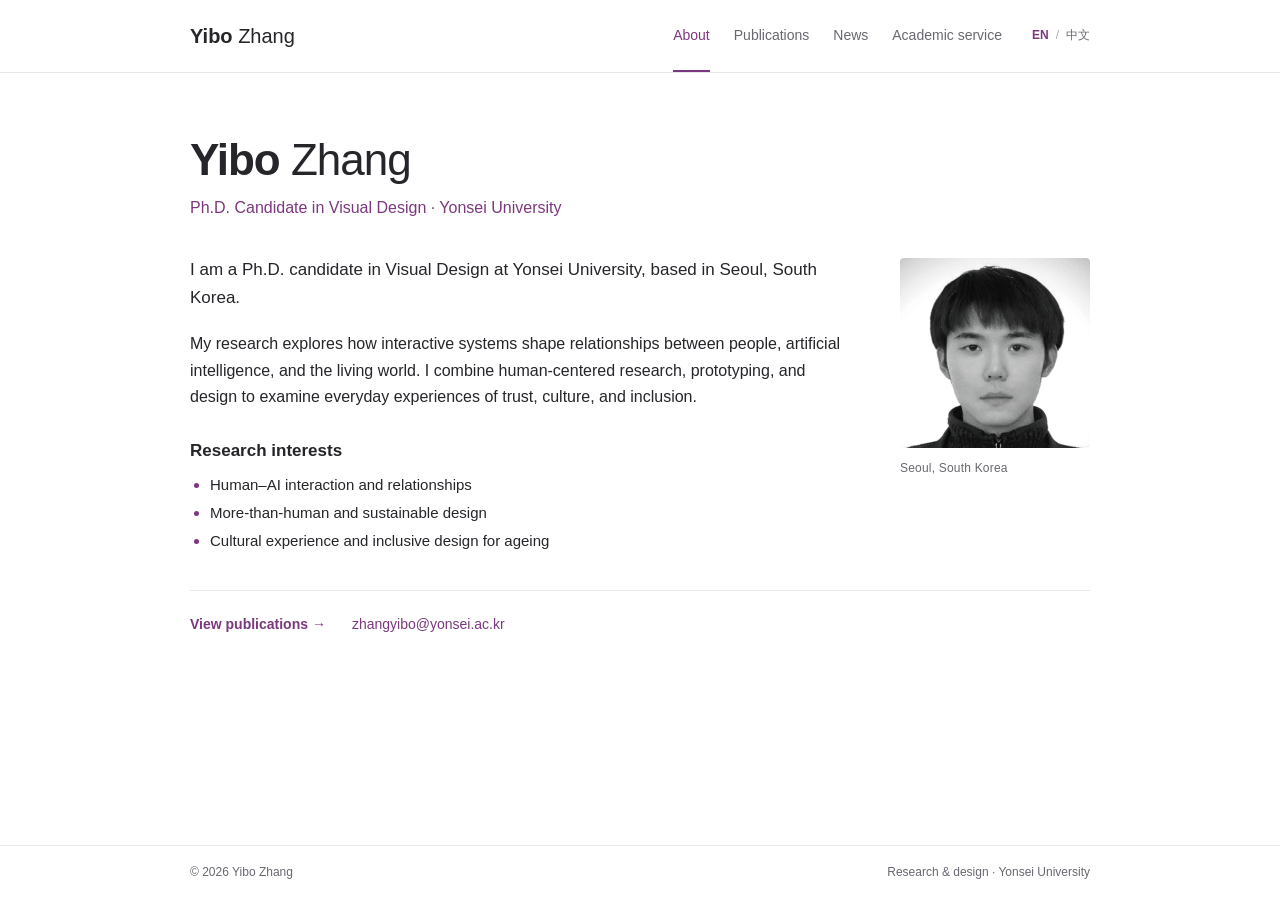
==== commit 6b40bb3b: "Remove GitHub link from homepage" ====
--- a/index.html
+++ b/index.html
@@ -1,5 +1,5 @@
 <!doctype html>
-<html lang="en"><head><meta charset="utf-8"><meta name="viewport" content="width=device-width, initial-scale=1"><meta name="theme-color" content="#ffffff"><meta name="description" content="Yibo Zhang is a Ph.D. candidate in Visual Design at Yonsei University, researching human–AI interaction, more-than-human design, and inclusive experiences."><meta property="og:type" content="website"><meta property="og:title" content="Yibo Zhang · Yonsei University"><meta property="og:description" content="Ph.D. Candidate in Visual Design · Research and publications"><meta property="og:image" content="https://yibozhangdesign.github.io/assets/portrait.webp"><meta property="og:url" content="https://yibozhangdesign.github.io/"><link rel="canonical" href="https://yibozhangdesign.github.io/"><title>Yibo Zhang · Yonsei University</title><link rel="stylesheet" href="styles.css"><script type="application/ld+json">{"@context":"https://schema.org","@type":"Person","name":"Yibo Zhang","jobTitle":"Ph.D. Candidate in Visual Design","affiliation":{"@type":"Organization","name":"Yonsei University"},"url":"https://yibozhangdesign.github.io/"}</script><script src="script.js" defer></script></head>
+<html lang="en"><head><meta charset="utf-8"><meta name="viewport" content="width=device-width, initial-scale=1"><meta name="theme-color" content="#ffffff"><meta name="description" content="Yibo Zhang is a Ph.D. candidate in Visual Design at Yonsei University, researching human–AI interaction, more-than-human design, and inclusive experiences."><meta property="og:type" content="website"><meta property="og:title" content="Yibo Zhang · Yonsei University"><meta property="og:description" content="Ph.D. Candidate in Visual Design · Research and publications"><meta property="og:image" content="https://yibozhangdesign.github.io/assets/portrait.webp"><meta property="og:url" content="https://yibozhangdesign.github.io/"><link rel="canonical" href="https://yibozhangdesign.github.io/"><title>Yibo Zhang · Yonsei University</title><link rel="stylesheet" href="styles.css?v=20261002-chi"><script type="application/ld+json">{"@context":"https://schema.org","@type":"Person","name":"Yibo Zhang","jobTitle":"Ph.D. Candidate in Visual Design","affiliation":{"@type":"Organization","name":"Yonsei University"},"url":"https://yibozhangdesign.github.io/"}</script><script src="script.js?v=20261002-chi" defer></script></head>
 <body data-page="about"><a class="skip-link" href="#main" data-i18n="skip">Skip to content</a><header class="site-header"><div class="nav-shell"><a class="site-name" href="index.html"><strong>Yibo</strong> Zhang</a><button class="menu-toggle" type="button" aria-expanded="false" aria-controls="primary-nav" data-i18n="menu">Menu</button><nav id="primary-nav" aria-label="Primary navigation"><a href="index.html" data-i18n="about" aria-current="page">About</a><a href="publications.html" data-i18n="publications">Publications</a><a href="news.html" data-i18n="news">News</a><a href="service.html" data-i18n="service">Academic service</a></nav><div class="language" role="group" aria-label="Language"><button type="button" data-lang="en" aria-pressed="true">EN</button><span aria-hidden="true">/</span><button type="button" data-lang="zh" aria-pressed="false">中文</button></div></div></header>
 <main id="main" class="page home-page">
   <header class="page-heading"><h1><strong>Yibo</strong> Zhang</h1><p class="affiliation" data-i18n="affiliation">Ph.D. Candidate in Visual Design · Yonsei University</p></header>
@@ -7,6 +7,6 @@
     <div class="bio"><p class="bio-lead" data-i18n="bioLead">I am a Ph.D. candidate in Visual Design at Yonsei University, based in Seoul, South Korea.</p><p data-i18n="bioBody">My research explores how interactive systems shape relationships between people, artificial intelligence, and the living world. I combine human-centered research, prototyping, and design to examine everyday experiences of trust, culture, and inclusion.</p><h2 class="small-heading" data-i18n="interestsTitle">Research interests</h2><ul class="interests"><li data-i18n="interest1">Human–AI interaction and relationships</li><li data-i18n="interest2">More-than-human and sustainable design</li><li data-i18n="interest3">Cultural experience and inclusive design for ageing</li></ul></div>
     <figure class="portrait"><img src="assets/portrait.webp" width="190" height="190" alt="Yibo Zhang"><figcaption data-i18n="location">Seoul, South Korea</figcaption></figure>
   </section>
-  <div class="home-links"><a href="publications.html" data-i18n="viewPublications">View publications →</a><a href="mailto:zhangyibo@yonsei.ac.kr">zhangyibo@yonsei.ac.kr</a><a href="https://github.com/yibozhangdesign" target="_blank" rel="noopener noreferrer">GitHub ↗</a></div>
+  <div class="home-links"><a href="publications.html" data-i18n="viewPublications">View publications →</a><a href="mailto:zhangyibo@yonsei.ac.kr">zhangyibo@yonsei.ac.kr</a></div>
 </main>
 <footer class="site-footer"><div class="footer-inner"><span>© 2026 Yibo Zhang</span><span data-i18n="footer">Research &amp; design · Yonsei University</span></div></footer></body></html>
--- a/styles.css
+++ b/styles.css
@@ -1,4 +1,9 @@
 :root{--ink:#25252a;--muted:#686870;--accent:#7b387e;--line:#e8e8eb;--paper:#fff;--soft:#f7f4f8;--width:900px}
+.news-content{min-width:0}.news-gallery{display:grid;grid-template-columns:4fr 4fr 2.25fr;gap:12px;margin-top:20px;align-items:start}.news-photo{min-width:0;margin:0}.news-photo a{display:block;border-radius:4px}.news-photo img{display:block;width:100%;height:auto;border-radius:4px;background:var(--soft)}.news-photo a:hover{outline:1px solid var(--accent);outline-offset:3px}.news-photo figcaption{color:var(--muted);font-size:11px;line-height:1.5;margin-top:8px}
+@media(max-width:600px){.news-gallery{grid-template-columns:1fr 1fr;gap:16px 12px}.news-photo:first-child{grid-column:1/-1}.news-photo:nth-child(3) img{max-height:220px;width:100%;object-fit:contain;object-position:top}.news-photo figcaption{font-size:11px}}
+.news-gallery-featured{grid-template-columns:1fr 1fr;gap:18px 12px}.news-gallery-featured .news-photo:first-child{grid-column:1/-1}.news-gallery-featured .news-photo img{max-height:none;object-fit:initial}
+.news-gallery-pair{grid-template-columns:1fr 1fr;max-width:560px}.news-gallery-pair .news-photo:first-child{grid-column:auto}
+.corresponding-mark{color:var(--accent);margin-left:2px}.author-legend{font-size:13px;color:var(--muted);margin:0 0 24px}.award-badge{display:inline-block;font-style:normal;font-size:12px;font-weight:600;color:#805614;background:#fbf3df;border:1px solid #e8d6a9;border-radius:3px;padding:2px 8px;margin-left:9px}.news-paper-link{display:inline-block;font-size:13px;margin-top:10px}
 *{box-sizing:border-box}html{scroll-behavior:smooth}body{margin:0;background:var(--paper);color:var(--ink);font-family:-apple-system,BlinkMacSystemFont,"Segoe UI","Noto Sans SC","Microsoft YaHei",sans-serif;font-size:16px;line-height:1.65;min-height:100vh;display:flex;flex-direction:column}a{color:var(--accent);text-decoration:none;text-underline-offset:4px}a:hover{text-decoration:underline}button{font:inherit;color:inherit;cursor:pointer}a:focus-visible,button:focus-visible{outline:2px solid var(--accent);outline-offset:4px}.skip-link{position:fixed;top:-100px;left:20px;z-index:20;padding:10px 20px;background:var(--paper);border:1px solid var(--accent)}.skip-link:focus{top:10px}.site-header{border-bottom:1px solid var(--line);background:var(--paper)}.nav-shell{max-width:var(--width);min-height:72px;margin:auto;display:flex;align-items:center;gap:30px}.site-name{font-size:20px;font-weight:300;white-space:nowrap;color:var(--ink);margin-right:auto}.site-name strong{font-weight:650}#primary-nav{display:flex;align-items:center;gap:24px}#primary-nav a{font-size:14px;color:var(--muted);padding:24px 0;position:relative;white-space:nowrap}#primary-nav a[aria-current="page"]{color:var(--accent)}#primary-nav a[aria-current="page"]:after{content:"";position:absolute;height:2px;background:var(--accent);bottom:0;left:0;right:0}.language{display:flex;gap:7px;align-items:center;font-size:12px;color:#aaa;white-space:nowrap}.language button{padding:6px 0;background:none;border:0;color:var(--muted);font-size:12px}.language button[aria-pressed="true"]{color:var(--accent);font-weight:650}.menu-toggle{display:none}.page{width:min(var(--width),calc(100% - 48px));margin:0 auto;padding:50px 0 72px;flex:1}.page-heading{margin-bottom:35px}.page-heading h1{margin:0 0 7px;font-size:38px;line-height:1.22;letter-spacing:-1px;font-weight:400}.home-page .page-heading h1{font-size:44px;font-weight:300}.page-heading h1 strong{font-weight:680}.affiliation{color:var(--accent);margin:8px 0 0;font-size:16px}.page-description{color:var(--muted);margin:12px 0 0;font-size:15px}.profile{display:grid;grid-template-columns:minmax(0,1fr) 190px;gap:48px;align-items:start}.bio p{margin:0 0 19px}.bio-lead{font-size:17px}.portrait{margin:2px 0 0}.portrait img{width:190px;height:190px;display:block;object-fit:cover;border-radius:4px}.portrait figcaption{font-size:12px;margin-top:11px;color:var(--muted);letter-spacing:.2px}.small-heading{font-size:17px;font-weight:600;margin:27px 0 8px}.interests{margin:0;padding-left:20px;font-size:15px}.interests li{margin:3px 0}.interests li::marker{color:var(--accent)}.home-links{display:flex;flex-wrap:wrap;gap:13px 26px;border-top:1px solid var(--line);margin-top:33px;padding-top:22px;font-size:14px}.home-links a:first-child{font-weight:600}.site-footer{border-top:1px solid var(--line);color:var(--muted);font-size:12px}.footer-inner{max-width:var(--width);margin:auto;display:flex;justify-content:space-between;gap:20px;padding:17px 0}.publication-tools{display:flex;align-items:center;justify-content:space-between;gap:20px;border-bottom:1px solid var(--line);padding-bottom:18px;margin-bottom:28px}.filters{display:flex;gap:7px;flex-wrap:wrap}.filters button{background:none;border:1px solid transparent;border-radius:3px;padding:5px 12px;font-size:13px;color:var(--muted)}.filters button[aria-pressed="true"]{background:var(--soft);border-color:#e8d9e9;color:var(--accent)}.filters button:hover{background:var(--soft)}.count{font-size:12px;color:var(--muted);margin:0;white-space:nowrap}.publication-year{display:grid;grid-template-columns:72px minmax(0,1fr);gap:22px;margin-bottom:34px}.publication-year>h2{font-weight:500;font-size:23px;color:var(--muted);margin:0;line-height:1.35}.publication{margin:0 0 27px;padding:0 0 25px;border-bottom:1px solid var(--line)}.publication:last-child{margin-bottom:0}.publication h3{font-size:16px;line-height:1.5;font-weight:600;margin:0 0 7px}.publication h3 a{color:var(--ink)}.publication h3 a:hover{color:var(--accent)}.authors{font-size:14px;margin:0 0 4px;color:var(--muted)}.authors strong{color:var(--ink);font-weight:600}.venue{margin:0;font-style:italic;font-size:13px;color:var(--muted)}.status{display:inline-block;font-style:normal;font-size:11px;background:var(--soft);color:var(--accent);padding:1px 7px;margin-left:9px;border-radius:3px}.paper-links{display:flex;align-items:baseline;flex-wrap:wrap;gap:12px;margin-top:9px;font-size:12px}.paper-links>a{border:1px solid #dbcbdc;border-radius:3px;padding:1px 8px}.paper-links>a:hover{background:var(--soft);text-decoration:none}.pending-link{color:var(--muted);font-size:11px}.publication-note{font-size:12px;color:var(--muted);margin:12px 0 0;max-width:720px}.news-item{display:grid;grid-template-columns:82px minmax(0,1fr);gap:24px;border-bottom:1px solid var(--line);padding:24px 0}.news-item:first-child{padding-top:0}.news-item time{color:var(--accent);font-size:13px;line-height:1.8}.news-item h2{font-size:17px;font-weight:600;line-height:1.5;margin:0 0 7px}.news-item p{font-size:15px;color:var(--muted);margin:0}.service-section{margin:0 0 38px}.service-section h2{font-size:22px;font-weight:500;margin:0 0 15px;letter-spacing:-.3px}.record-list{margin:0}.record-list>div{display:grid;grid-template-columns:82px minmax(0,1fr);gap:24px;padding:14px 0;border-bottom:1px solid var(--line)}.record-list dt{color:var(--muted);font-size:13px}.record-list dd{margin:0}.record-list strong{display:block;font-size:15px;font-weight:600}.record-list dd span{font-size:13px;color:var(--muted)}.honor-list{margin:0;padding-left:20px;font-size:14px;color:var(--muted)}.honor-list li{margin:9px 0}.honor-list li::marker{color:var(--accent)}
 @media(min-width:1100px){.home-page{padding-top:60px;padding-bottom:62px}}
 @media(max-width:960px){.nav-shell,.footer-inner{margin-left:24px;margin-right:24px}.nav-shell{gap:24px}#primary-nav{gap:20px}.profile{gap:35px}}
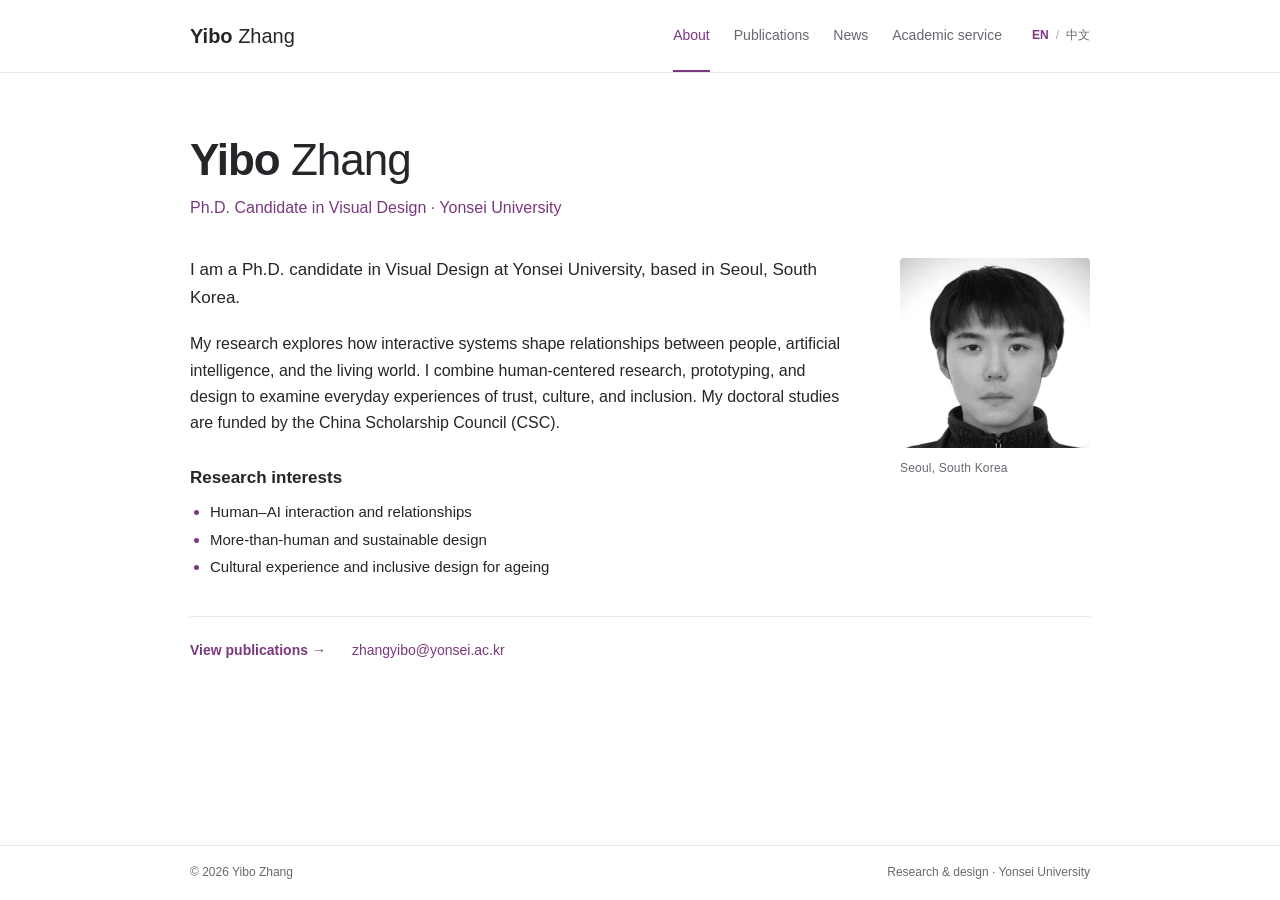
==== commit 7be63ab6: "Add JD design internship, correct PKU dates, and acknowledge CSC funding" ====
--- a/index.html
+++ b/index.html
@@ -1,10 +1,10 @@
 <!doctype html>
-<html lang="en"><head><meta charset="utf-8"><meta name="viewport" content="width=device-width, initial-scale=1"><meta name="theme-color" content="#ffffff"><meta name="description" content="Yibo Zhang is a Ph.D. candidate in Visual Design at Yonsei University, researching human–AI interaction, more-than-human design, and inclusive experiences."><meta property="og:type" content="website"><meta property="og:title" content="Yibo Zhang · Yonsei University"><meta property="og:description" content="Ph.D. Candidate in Visual Design · Research and publications"><meta property="og:image" content="https://yibozhangdesign.github.io/assets/portrait.webp"><meta property="og:url" content="https://yibozhangdesign.github.io/"><link rel="canonical" href="https://yibozhangdesign.github.io/"><title>Yibo Zhang · Yonsei University</title><link rel="stylesheet" href="styles.css?v=20261002-chi"><script type="application/ld+json">{"@context":"https://schema.org","@type":"Person","name":"Yibo Zhang","jobTitle":"Ph.D. Candidate in Visual Design","affiliation":{"@type":"Organization","name":"Yonsei University"},"url":"https://yibozhangdesign.github.io/"}</script><script src="script.js?v=20261002-chi" defer></script></head>
+<html lang="en"><head><meta charset="utf-8"><meta name="viewport" content="width=device-width, initial-scale=1"><meta name="theme-color" content="#ffffff"><meta name="description" content="Yibo Zhang is a Ph.D. candidate in Visual Design at Yonsei University, researching human–AI interaction, more-than-human design, and inclusive experiences."><meta property="og:type" content="website"><meta property="og:title" content="Yibo Zhang · Yonsei University"><meta property="og:description" content="Ph.D. Candidate in Visual Design · Research and publications"><meta property="og:image" content="https://yibozhangdesign.github.io/assets/portrait.webp"><meta property="og:url" content="https://yibozhangdesign.github.io/"><link rel="canonical" href="https://yibozhangdesign.github.io/"><title>Yibo Zhang · Yonsei University</title><link rel="stylesheet" href="styles.css?v=20261002-experience"><script type="application/ld+json">{"@context":"https://schema.org","@type":"Person","name":"Yibo Zhang","jobTitle":"Ph.D. Candidate in Visual Design","affiliation":{"@type":"Organization","name":"Yonsei University"},"url":"https://yibozhangdesign.github.io/"}</script><script src="script.js?v=20261002-experience" defer></script></head>
 <body data-page="about"><a class="skip-link" href="#main" data-i18n="skip">Skip to content</a><header class="site-header"><div class="nav-shell"><a class="site-name" href="index.html"><strong>Yibo</strong> Zhang</a><button class="menu-toggle" type="button" aria-expanded="false" aria-controls="primary-nav" data-i18n="menu">Menu</button><nav id="primary-nav" aria-label="Primary navigation"><a href="index.html" data-i18n="about" aria-current="page">About</a><a href="publications.html" data-i18n="publications">Publications</a><a href="news.html" data-i18n="news">News</a><a href="service.html" data-i18n="service">Academic service</a></nav><div class="language" role="group" aria-label="Language"><button type="button" data-lang="en" aria-pressed="true">EN</button><span aria-hidden="true">/</span><button type="button" data-lang="zh" aria-pressed="false">中文</button></div></div></header>
 <main id="main" class="page home-page">
   <header class="page-heading"><h1><strong>Yibo</strong> Zhang</h1><p class="affiliation" data-i18n="affiliation">Ph.D. Candidate in Visual Design · Yonsei University</p></header>
   <section class="profile" aria-label="About Yibo Zhang">
-    <div class="bio"><p class="bio-lead" data-i18n="bioLead">I am a Ph.D. candidate in Visual Design at Yonsei University, based in Seoul, South Korea.</p><p data-i18n="bioBody">My research explores how interactive systems shape relationships between people, artificial intelligence, and the living world. I combine human-centered research, prototyping, and design to examine everyday experiences of trust, culture, and inclusion.</p><h2 class="small-heading" data-i18n="interestsTitle">Research interests</h2><ul class="interests"><li data-i18n="interest1">Human–AI interaction and relationships</li><li data-i18n="interest2">More-than-human and sustainable design</li><li data-i18n="interest3">Cultural experience and inclusive design for ageing</li></ul></div>
+    <div class="bio"><p class="bio-lead" data-i18n="bioLead">I am a Ph.D. candidate in Visual Design at Yonsei University, based in Seoul, South Korea.</p><p data-i18n="bioBody">My research explores how interactive systems shape relationships between people, artificial intelligence, and the living world. I combine human-centered research, prototyping, and design to examine everyday experiences of trust, culture, and inclusion. My doctoral studies are funded by the China Scholarship Council (CSC).</p><h2 class="small-heading" data-i18n="interestsTitle">Research interests</h2><ul class="interests"><li data-i18n="interest1">Human–AI interaction and relationships</li><li data-i18n="interest2">More-than-human and sustainable design</li><li data-i18n="interest3">Cultural experience and inclusive design for ageing</li></ul></div>
     <figure class="portrait"><img src="assets/portrait.webp" width="190" height="190" alt="Yibo Zhang"><figcaption data-i18n="location">Seoul, South Korea</figcaption></figure>
   </section>
   <div class="home-links"><a href="publications.html" data-i18n="viewPublications">View publications →</a><a href="mailto:zhangyibo@yonsei.ac.kr">zhangyibo@yonsei.ac.kr</a></div>
--- a/styles.css
+++ b/styles.css
@@ -1,4 +1,5 @@
 :root{--ink:#25252a;--muted:#686870;--accent:#7b387e;--line:#e8e8eb;--paper:#fff;--soft:#f7f4f8;--width:900px}
+.date-range span{display:block;white-space:nowrap}.funding-record{margin:0;font-size:15px}.funding-record strong{display:block;font-weight:600}.funding-record span{display:block;font-size:14px;color:var(--muted);margin-top:4px}
 .news-content{min-width:0}.news-gallery{display:grid;grid-template-columns:4fr 4fr 2.25fr;gap:12px;margin-top:20px;align-items:start}.news-photo{min-width:0;margin:0}.news-photo a{display:block;border-radius:4px}.news-photo img{display:block;width:100%;height:auto;border-radius:4px;background:var(--soft)}.news-photo a:hover{outline:1px solid var(--accent);outline-offset:3px}.news-photo figcaption{color:var(--muted);font-size:11px;line-height:1.5;margin-top:8px}
 @media(max-width:600px){.news-gallery{grid-template-columns:1fr 1fr;gap:16px 12px}.news-photo:first-child{grid-column:1/-1}.news-photo:nth-child(3) img{max-height:220px;width:100%;object-fit:contain;object-position:top}.news-photo figcaption{font-size:11px}}
 .news-gallery-featured{grid-template-columns:1fr 1fr;gap:18px 12px}.news-gallery-featured .news-photo:first-child{grid-column:1/-1}.news-gallery-featured .news-photo img{max-height:none;object-fit:initial}
